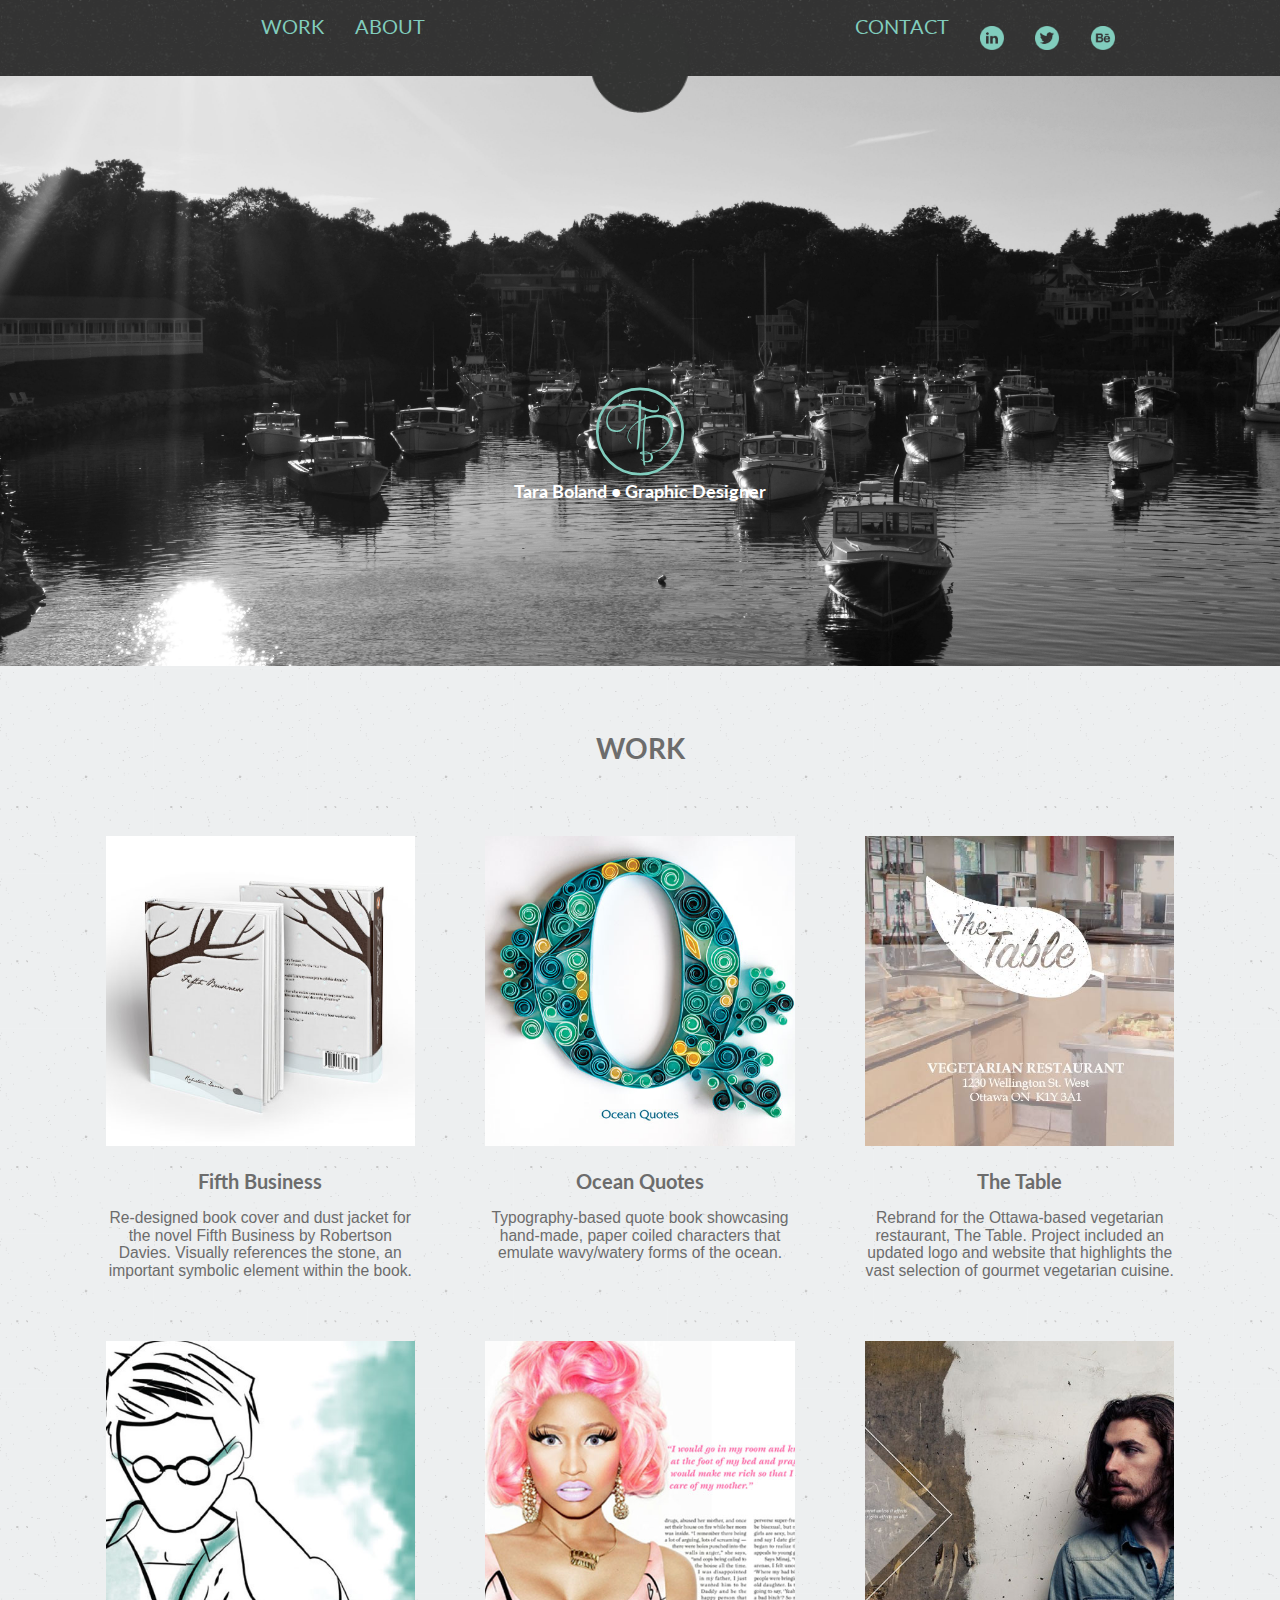
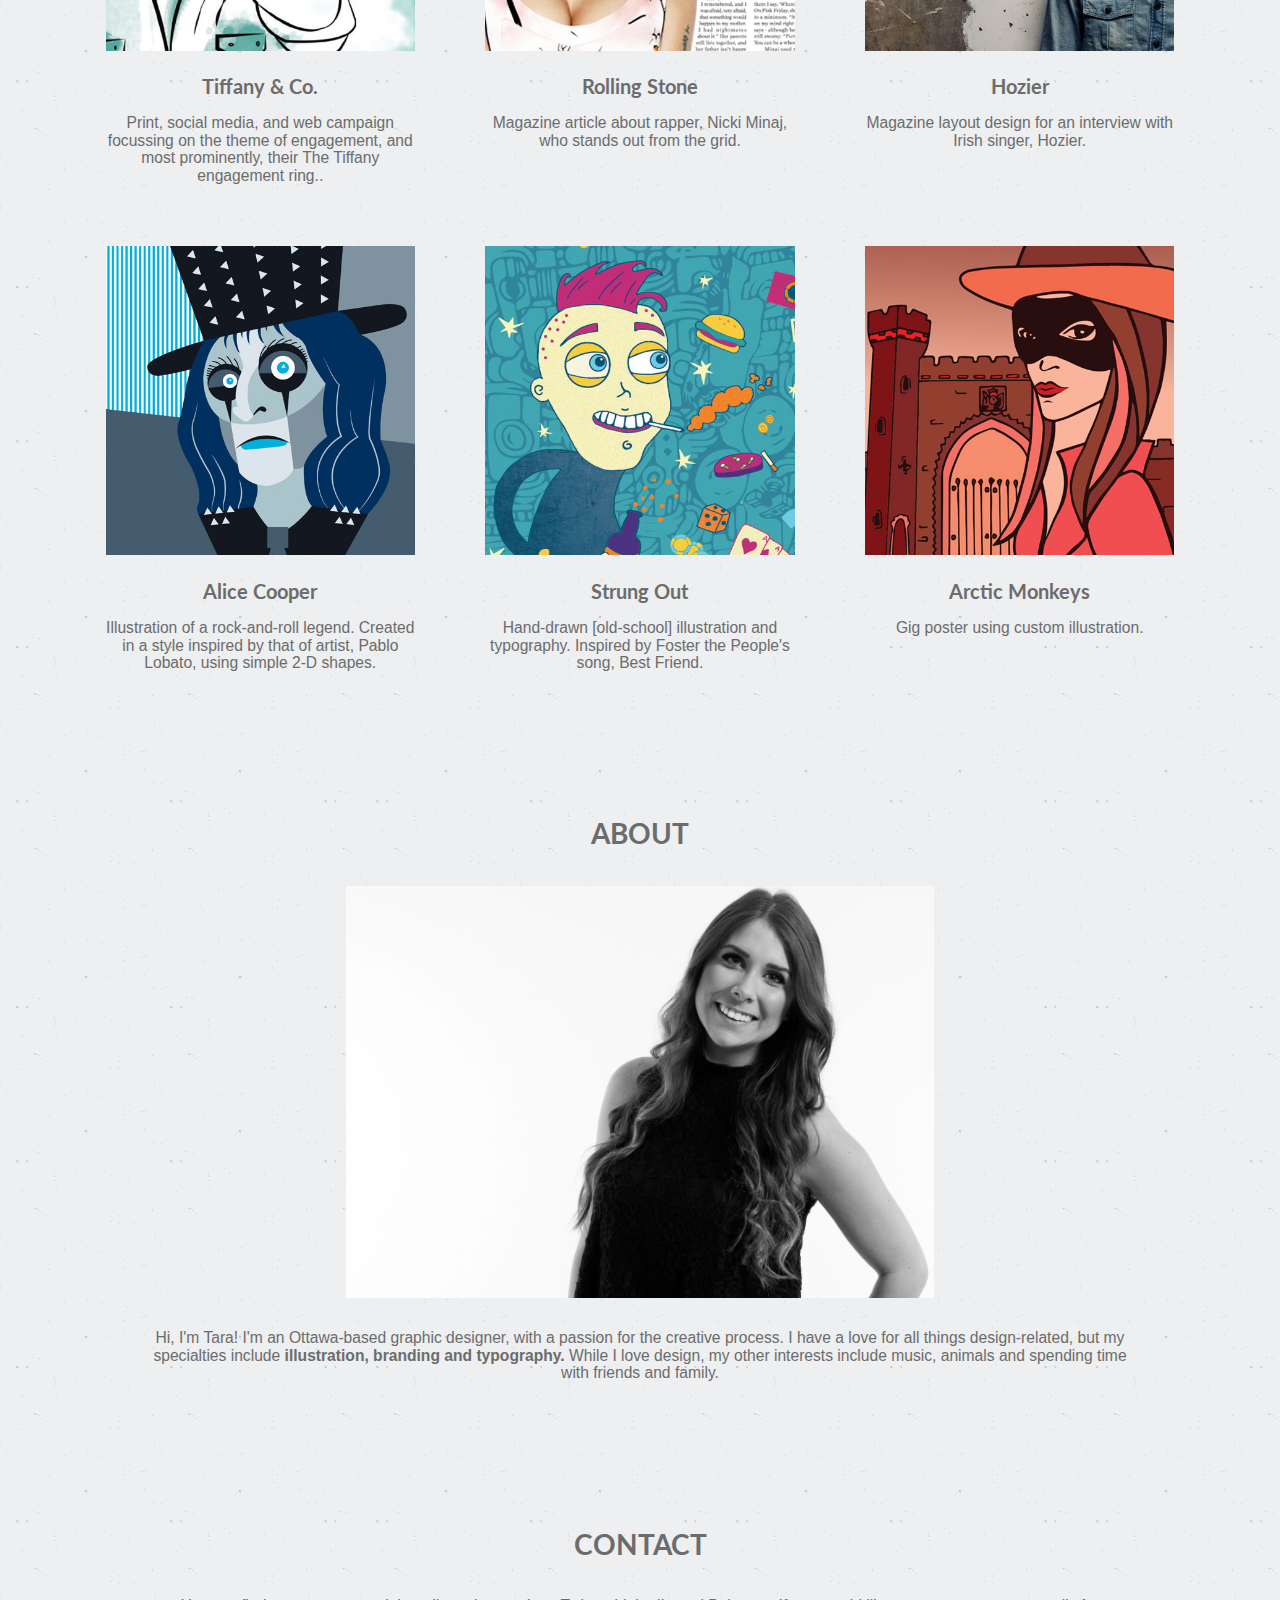
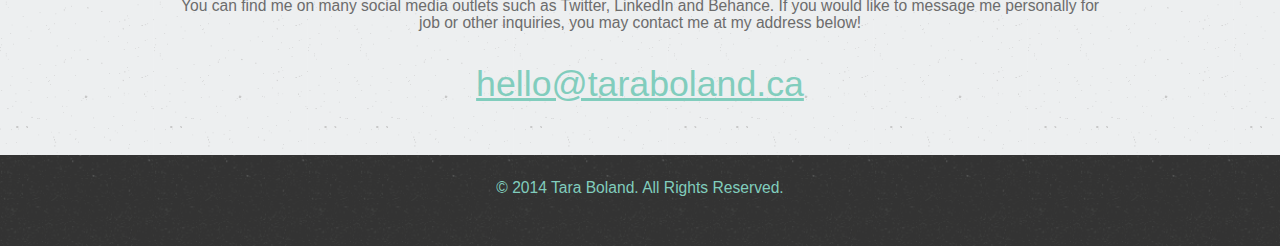
==== index.html @ 7f227d72 "illsutration typo" ====
<!DOCTYPE html>
<html lang="en-ca">
<head>
	<meta charset="utf-8">
	<title>Tara Boland · Graphic Designer</title>
	<link href="css/grid.css" rel="stylesheet">
	<link href='http://fonts.googleapis.com/css?family=Lato:300' rel='stylesheet' type='text/css'>
	<link href="css/typography.css" rel="stylesheet">
	<link href="css/main.css" rel="stylesheet">
	<link href="css/component.css" rel="stylesheet">

	<meta name="description" content="Tara Boland, Ottawa based Graphic Designer">
		
	<meta property="og:type" content="article">
	<meta property="og:title" content="Tara Boland · Graphic Designer · Ottawa, Canada">
	<meta property="og:url" content="http://taraboland.ca">
	<meta property="og:site_name" content="Tara Boland's Portfolio">
	<meta property="og:description" content="Tara Boland, Ottawa based Graphic Designer">
		
	<meta property="og:image" content="http://taraboland.ca/images/piece-1.jpg">
	<meta property="og:image" content="path to an image">
	<meta property="og:image" content="path to an image">
	<meta property="og:image" content="path to an image">
	<meta property="og:image" content="path to an image">

	<meta name="twitter:card" content="gallery">
	<meta name="twitter:title" content="Tara Boland · Graphic Designer · Ottawa, Canada">
	<meta name="twitter:url" content="http://taraboland.ca">
	<meta name="twitter:description" content="Tara Boland, Ottawa based Graphic Designer">
	<meta name="twitter:image0" content="path to an image">
	<meta name="twitter:image1" content="path to an image">
	<meta name="twitter:image2" content="path to an image">
	<meta name="twitter:image3" content="path to an image">

	<meta name="handheldfriendly" content="true">
	<meta name="mobileoptimized" content="240">
	<meta name="viewport" content="width=device-width,initial-scale=1">
</head>

<body class="background" id="top">
<header class="masthead section-dark grid island-1-2">
	<div class="nav mega">
		<a href="#nav" class="nav-btn" data-state="inactive">Navigate</a>
			<nav class="unit unit-xs-1 nav nav-top">	
				<div class="first unit unit-m-1-3 unit-special-l-1-3">
					<a class="island-1-2" href="#work">WORK</a>
					<a class="island-1-2" href="#about">ABOUT</a>
				</div>
				<div class="second unit unit-m-1-3 unit-special-l-1-3">
					<a href="#"><img class="logobackground" src="images/logo-background.png"></a>
				</div>
				<div class="third unit unit-m-1-3 unit-special-l-1-3">
					<a class="island-1-2" href="#contact">CONTACT</a>
					<a class="island-1-2" href="http://www.linkedin.com/pub/tara-boland/61/6b5/a9"><img class="social" src="images/linkedin.png"></a>
					<a class="island-1-2" href="http://www.twitter.com/bolandtara"><img class="social" src="images/twitter.png"></a>
					<a class="island-1-2" href="http://www.behance.net/taraboland"><img class="social" src="images/behance.png"></a>
				</div>
			</nav>
	</div>	

	<div class="togglenav">
			<nav class="nav nav-toggle" data-state="collapsed">
				<ul>
					<li><a href="#work">WORK</a></li>
					<li><a href="#about">ABOUT</a></li>
					<li><a href="#contact">CONTACT</a></li>
					<li class="sociallist"><a class="island-1-3" href="http://www.linkedin.com/pub/tara-boland/61/6b5/a9"><img class="social" src="images/linkedin.png"></a></li>
					<li class="sociallist"><a class="island-1-3" href="http://www.twitter.com/bolandtara"><img class="social" src="images/twitter.png"></a></li>
					<li class="sociallist"><a class="island-1-3" href="http://www.behance.net/taraboland"><img class="social" src="images/behance.png"></a></li>
				</ul>
			</nav>
	</div>
</header>

<main>
	<div class="banner">
		<div class="banner-img"></div>
		<div class="welcome-wrap">
			<div class="logowrap">
				<a href="#"><img class="logo" data-state="not-fixed" src="images/logo.svg" alt="Tara Boland logo"></a>
			</div>
			<h1 class="welcome"> Tara Boland • Graphic Designer</h1>
		</div>
	</div>
</main>

<div id="work" class="work">
	<h2> WORK </h2>
		<div class="grid container"> 
			<div class="unit unit-s-1 unit-m-1-2 unit-l-1-3"><img data-id="#piece-2" class="piece" src="images/piece-2.jpg" alt="Book cover">
				<h5>Fifth Business</h5>
				<p>Re-designed book cover and dust jacket for the novel Fifth Business by Robertson Davies. Visually references the stone, an important symbolic element within the book.</p>
			</div>
			<div class="unit unit-s-1 unit-m-1-2 unit-l-1-3"><img data-id="#piece-1" class="piece" src="images/piece-1.jpg" alt="Ocean quotebook">
				<h5>Ocean Quotes</h5>
				<p>Typography-based quote book showcasing hand-made, paper coiled characters that emulate wavy/watery forms of the ocean.</p>
			</div>
			
			<div class="unit unit-s-1 unit-m-1-2 unit-l-1-3"><img data-id="#piece-9" class="piece" src="images/piece-9.jpg" alt="Website design">
				<h5>The Table</h5>
				<p>Rebrand for the Ottawa-based vegetarian restaurant, The Table. Project included an updated logo and website that highlights the vast selection of gourmet vegetarian cuisine.</p>
			</div>

			<div class="unit unit-s-1 unit-m-1-2 unit-l-1-3"><img data-id="#piece-6" class="piece" src="images/piece-6.jpg" alt="Campaign design">
				<h5>Tiffany & Co.</h5>
				<p>Print, social media, and web campaign focussing on the theme of engagement, and most prominently, their The Tiffany engagement ring..</p>
			</div>

			<div class="unit unit-s-1 unit-m-1-2 unit-l-1-3"><img data-id="#piece-7" class="piece" src="images/piece-7.jpg" alt="Magazine spread">
				<h5>Rolling Stone</h5>
				<p>Magazine article about rapper, Nicki Minaj, who stands out from the grid.</p>
			</div>

			<div class="unit unit-s-1 unit-m-1-2 unit-l-1-3"><img data-id="#piece-8" class="piece" src="images/piece-8.jpg" alt="Magazine layout">
				<h5>Hozier</h5>
				<p>Magazine layout design for an interview with Irish singer, Hozier.</p>
			</div>

			<div class="unit unit-s-1 unit-m-1-2 unit-l-1-3"><img data-id="#piece-5" class="piece" src="images/piece-5.jpg" alt="Illustration of Alice Cooper">
				<h5>Alice Cooper</h5>
				<p>Illustration of a rock-and-roll legend. Created in a style inspired by that of artist, Pablo Lobato, using simple 2-D shapes.</p>
			</div>

			<div class="unit unit-s-1 unit-m-1-2 unit-l-1-3"><img data-id="#piece-4" class="piece" src="images/piece-4.jpg" alt="Illustrative poster">
				<h5>Strung Out</h5>
				<p>Hand-drawn [old-school] illustration and typography. Inspired by Foster the People's song, Best Friend.</p>
			</div>

			<div class="unit unit-s-1 unit-m-1-2 unit-l-1-3"><img data-id="#piece-3" class="piece" src="images/piece-3.jpg" alt="Event poster">
				<h5>Arctic Monkeys</h5>
				<p>Gig poster using custom illustration.</p>
			</div>
			
		</div>
</div> 

<div id="piece-1" data-state="closed" class="work-details">
		<p class="close"><img src="images/x.png"></p>
	<div id="cbp-fwslider" class="cbp-fwslider">
		<ul>
			<li><a href="#"><img src="images/piece-1/1.jpg" alt="img"></a></li>
			<li><a href="#"><img src="images/piece-1/2.jpg" alt="img"></a></li>
			<li><a href="#"><img src="images/piece-1/3.jpg" alt="img"></a></li>
			<li><a href="#"><img src="images/piece-1/4.jpg" alt="img"></a></li>
			<li><a href="#"><img src="images/piece-1/5.jpg" alt="img"></a></li>
		</ul>
	</div>
</div>

<div id="piece-2" data-state="closed" class="work-details">
		<p class="close"><img src="images/x.png"></p>
	<div id="cbp-fwslider" class="cbp-fwslider">
		<ul>
			<li><a href="#"><img src="images/piece-2/1.jpg" alt="img"></a></li>
			<li><a href="#"><img src="images/piece-2/2.jpg" alt="img"></a></li>
		</ul>
	</div>
</div>

<div id="piece-3" data-state="closed" class="work-details">
		<p class="close"><img src="images/x.png"></p>
	<div id="cbp-fwslider" class="cbp-fwslider">
		<ul>
			<li><a href="#"><img src="images/piece-3/1.jpg" alt="img"></a></li>
			<li><a href="#"><img src="images/piece-3/2.jpg" alt="img"></a></li>
			<li><a href="#"><img src="images/piece-3/3.jpg" alt="img"></a></li>
			<li><a href="#"><img src="images/piece-3/4.jpg" alt="img"></a></li>
		</ul>
	</div>
</div>

<div id="piece-4" data-state="closed" class="work-details">
		<p class="close"><img src="images/x.png"></p>
	<div id="cbp-fwslider" class="cbp-fwslider">
		<ul>
			<li><a href="#"><img src="images/piece-4/1.jpg" alt="img"></a></li>
		</ul>
	</div>
</div>

<div id="piece-5" data-state="closed" class="work-details">
		<p class="close"><img src="images/x.png"></p>
	<div id="cbp-fwslider" class="cbp-fwslider">
		<ul>
			<li><a href="#"><img src="images/piece-5/1.jpg" alt="img"></a></li>
		</ul>
	</div>
</div>

<div id="piece-6" data-state="closed" class="work-details">
		<p class="close"><img src="images/x.png"></p>
	<div id="cbp-fwslider" class="cbp-fwslider">
		<ul>
			<li><a href="#"><img src="images/piece-6/1.jpg" alt="img"></a></li>
			<li><a href="#"><img src="images/piece-6/2.jpg" alt="img"></a></li>
			<li><a href="#"><img src="images/piece-6/3.jpg" alt="img"></a></li>
		</ul>
	</div>
</div>

<div id="piece-7" data-state="closed" class="work-details">
		<p class="close"><img src="images/x.png"></p>
	<div id="cbp-fwslider" class="cbp-fwslider">
		<ul>
			<li><a href="#"><img src="images/piece-7/1.jpg" alt="img"></a></li>
			<li><a href="#"><img src="images/piece-7/2.jpg" alt="img"></a></li>
		</ul>
	</div>
</div>

<div id="piece-8" data-state="closed" class="work-details">
		<p class="close"><img src="images/x.png"></p>
	<div id="cbp-fwslider" class="cbp-fwslider">
		<ul>
			<li><a href="#"><img src="images/piece-8/1.jpg" alt="img"></a></li>
			<li><a href="#"><img src="images/piece-8/2.jpg" alt="img"></a></li>
			<li><a href="#"><img src="images/piece-8/3.jpg" alt="img"></a></li>
			<li><a href="#"><img src="images/piece-8/4.jpg" alt="img"></a></li>
		</ul>
	</div>
</div>

<div id="piece-9" data-state="closed" class="work-details">
		<p class="close"><img src="images/x.png"></p>
	<div id="cbp-fwslider" class="cbp-fwslider">
		<ul>
			<li><a href="#"><img src="images/piece-9/1.jpg" alt="img"></a></li>
			<li><a href="#"><img src="images/piece-9/2.jpg" alt="img"></a></li>
			<li><a href="#"><img src="images/piece-9/3.jpg" alt="img"></a></li>
		</ul>
	</div>
</div>

<div id="about" class="about">
	<h2> ABOUT </h2>
		<div> 
			<img class="me" src="images/me-tb.jpg" alt="A photo of Tara Boland">
			<p class="biotext"> Hi, I'm Tara! I'm an Ottawa-based graphic designer, with a passion for the creative process. I have a love for all things design-related, but my specialties include <strong>illustration, branding and typography.</strong> While I love design, my other interests include music, animals and spending time with friends and family. </p>
		</div>
</div>

<div id="contact" class="contact">
	<h2> CONTACT </h2>

	<p class="contactinfo"> You can find me on many social media outlets such as Twitter, LinkedIn and Behance. If you would like to message me personally for job or other inquiries, you may contact me at my address below!</p>

	<div class="contactinfo" method="post">
		<a class="email ease-all" href="mailto:hello@taraboland.ca">
			<p class="zetta center"> hello@taraboland.ca </p>
		</a>
	</div>
</div> 

<footer class="footer section-dark micro grid">
	<div class="unit unit-xs-1">
		<p class="push-0"> © 2014 Tara Boland. All Rights Reserved. </p>
	</div>
</footer>

<script src="js/modernizr.custom.js"></script>
<script src="http://code.jquery.com/jquery-2.1.1.min.js"></script>
<script src="js/jquery.cbpFWSlider.min.js"></script>
<script src="js/waypoints.min.js"></script>
<script src="js/main.js"></script>

<script>

$(function() {
      $('a[href*=#]:not([href=#])').click(function() {
        if (location.pathname.replace(/^\//,'') == this.pathname.replace(/^\//,'') && location.hostname == this.hostname) {
          var target = $(this.hash);
          target = target.length ? target : $('[name=' + this.hash.slice(1) +']');
          if (target.length) {
            $('html,body').animate({
              scrollTop: target.offset().top
            }, 1200);
            return false;
          }
        }
      });
    });
</script>


<script>
			$( function() {

				$( '.cbp-fwslider' ).cbpFWSlider();

			} );
</script>

</body>
</html>
---- css/grid.css ----
.grid {
  margin: 0;
  padding: 0;
  text-rendering: optimizespeed;
  display: -webkit-flex;
  -webkit-flex-flow: row wrap;
  display: -ms-flexbox;
  -ms-flex-flow: row wrap;
}

.grid-bottom {
  -webkit-align-items: flex-end;
  -ms-align-items: flex-end;
}

.grid-middle {
  -webkit-align-items: center;
  -ms-align-items: center;
}

.opera-only :-o-prefocus, .grid {
  word-spacing: -0.43em;
}

.unit {
  letter-spacing: normal;
  text-rendering: auto;
  vertical-align: top;
  word-spacing: normal;
  display: inline-block;
  visibility: visible;
}

.grid-bottom .unit {
  vertical-align: bottom;
}

.grid-middle .unit {
  vertical-align: middle;
}

.unit-xs-hidden {
  display: none;
  visibility: hidden;
}

.unit-xs-1 {
  display: block;
  visibility: visible;
  width: 100%;
}

.unit-offset-xs-0 {
  margin-left: 0;
}

.unit-xs-1-2 {
  width: 50.0000%;
}

.unit-offset-xs-1-2 {
  margin-left: 50.0000%;
}

.unit-xs-1-3 {
  width: 33.3333%;
}

.unit-offset-xs-1-3 {
  margin-left: 33.3333%;
}

.unit-xs-2-3 {
  width: 66.6667%;
}

.unit-offset-xs-2-3 {
  margin-left: 66.6667%;
}

.unit-xs-1-4 {
  width: 25.0000%;
}

.unit-offset-xs-1-4 {
  margin-left: 25.0000%;
}

.unit-xs-3-4 {
  width: 75.0000%;
}

.unit-offset-xs-3-4 {
  margin-left: 75.0000%;
}

.unit-xs-1-2,.unit-xs-1-3,.unit-xs-2-3,.unit-xs-1-4,.unit-xs-3-4 {
  display: inline-block;
  visibility: visible;
}

@media only screen and (min-width: 25em) {

.unit-s-hidden {
  display: none;
  visibility: hidden;
}

.unit-s-1 {
  display: block;
  visibility: visible;
  width: 100%;
}

.unit-offset-s-0 {
  margin-left: 0;
}

.unit-s-1-2 {
  width: 50.0000%;
}

.unit-offset-s-1-2 {
  margin-left: 50.0000%;
}

.unit-s-1-3 {
  width: 33.3333%;
}

.unit-offset-s-1-3 {
  margin-left: 33.3333%;
}

.unit-s-2-3 {
  width: 66.6667%;
}

.unit-offset-s-2-3 {
  margin-left: 66.6667%;
}

.unit-s-1-4 {
  width: 25.0000%;
}

.unit-offset-s-1-4 {
  margin-left: 25.0000%;
}

.unit-s-3-4 {
  width: 75.0000%;
}

.unit-offset-s-3-4 {
  margin-left: 75.0000%;
}

.unit-s-1-2,.unit-s-1-3,.unit-s-2-3,.unit-s-1-4,.unit-s-3-4 {
  display: inline-block;
  visibility: visible;
}

}

@media only screen and (min-width: 38em) {

.unit-m-hidden {
  display: none;
  visibility: hidden;
}

.unit-m-1 {
  display: block;
  visibility: visible;
  width: 100%;
}

.unit-offset-m-0 {
  margin-left: 0;
}

.unit-m-1-2 {
  width: 50.0000%;
}

.unit-offset-m-1-2 {
  margin-left: 50.0000%;
}

.unit-m-1-3 {
  width: 33.3333%;
}

.unit-offset-m-1-3 {
  margin-left: 33.3333%;
}

.unit-m-2-3 {
  width: 66.6667%;
}

.unit-offset-m-2-3 {
  margin-left: 66.6667%;
}

.unit-m-1-4 {
  width: 25.0000%;
}

.unit-offset-m-1-4 {
  margin-left: 25.0000%;
}

.unit-m-3-4 {
  width: 75.0000%;
}

.unit-offset-m-3-4 {
  margin-left: 75.0000%;
}

.unit-m-1-2,.unit-m-1-3,.unit-m-2-3,.unit-m-1-4,.unit-m-3-4 {
  display: inline-block;
  visibility: visible;
}

}

@media only screen and (min-width: 60em) {

.unit-l-hidden {
  display: none;
  visibility: hidden;
}

.unit-l-1 {
  display: block;
  visibility: visible;
  width: 100%;
}

.unit-offset-l-0 {
  margin-left: 0;
}

.unit-l-1-2 {
  width: 50.0000%;
}

.unit-offset-l-1-2 {
  margin-left: 50.0000%;
}

.unit-special-l-1-3 {
  width: 31.3333%;
}

.unit-l-1-3 {
  width: 33.3333%;
}

.unit-offset-l-1-3 {
  margin-left: 33.3333%;
}

.unit-l-2-3 {
  width: 66.6667%;
}

.unit-offset-l-2-3 {
  margin-left: 66.6667%;
}

.unit-l-1-4 {
  width: 25.0000%;
}

.unit-offset-l-1-4 {
  margin-left: 25.0000%;
}

.unit-l-3-4 {
  width: 75.0000%;
}

.unit-offset-l-3-4 {
  margin-left: 75.0000%;
}

.unit-l-1-2,.unit-l-1-3,.unit-l-2-3,.unit-l-1-4,.unit-l-3-4 {
  display: inline-block;
  visibility: visible;
}

}
---- css/typography.css ----
html {
  font-family: sans-serif;
}

@media only screen and (min-width: 60em) {

  html {
    font-size: 110%;
  }

}

@media only screen and (min-width: 90em) {

  html {
    font-size: 120%;
  }

}

@media only screen and (min-width: 120em) {

  html {
    font-size: 130%;
  }

}

h1, h2, h3, h4, h5, h6,
p, ul, ol, dl, dd, figure,
blockquote, details, hr,
fieldset, pre, table {
  margin: 0 0 1.5rem;
}

.yotta {
  font-size: 8.2807rem;
  line-height: 1.3154;
  font-family: 'Lato', sans-serif;
  color: #6c6c6c;
  text-align: center;
}

.zetta {
  font-size: 2.0273rem;
  line-height: 1.4798;
}


h1, .exa {
  font-size: 1rem;
  line-height: 1.6648;
  font-family: 'Lato', sans-serif;
}

h2, .peta {
  font-size: 1.6018rem;
  line-height: 1.8729;
  font-family: 'Lato', sans-serif;
  color: #6c6c6c;
  text-align: center;
  padding-top: 2em;
}

h3, .tera {
  font-size: 1.4238rem;
  line-height: 1.0535;
  font-family: 'Lato', sans-serif;
  color: #6c6c6c;
  text-align: center;
  padding-top: 4em;
}

h4, .giga {
  font-size: 1.2656rem;
  line-height: 1.1852;
}

h5, .mega {
  font-size: 1.1250rem;
  line-height: .1;
  font-family: 'Lato', sans-serif;
  color: #6c6c6c;
  text-align: center;
}

h6, .kilo {
  font-size: 1.0000rem;
  line-height: 1.5000;
  font-family: 'Lato', sans-serif;
  color: #6c6c6c;
  text-align: center;
  padding-top: 4em;
}

small, .milli {
  font-size: 0.8889rem;
  line-height: 1.8875;
}

.micro {
  font-size: 0.7901rem;
  line-height: 1.8984;
}

sub,
sup {
  font-size: 75%;
  line-height: 1px;
  position: relative;
  vertical-align: baseline;
}

sup {
  top: -0.5em;
}

sub {
  bottom: -0.25em;
}

p {
  font-size: 0.8889rem;
  line-height: 1rem;
  font-family: sans-serif;
}

.text-left {
  text-align: left;
}

.text-right {
  text-align: right;
}

.text-center {
  text-align: center;
}

.push {
  margin-bottom: 1.5rem;
}

.push-none, .push-0 {
  padding: 1.5em;
}

.push-double, .push-2 {
  margin-bottom: 3.0000rem;
}

.push-half, .push-1-2 {
  margin-bottom: 0.7500rem;
}

.pad-top, .pad-t {
  padding-top: 1.5rem;
}

.pad-bottom, .pad-b {
  padding-bottom: 1.5rem;
}

.pad-top-double, .pad-t-2 {
  padding-top: 3.0000rem;
}

.pad-bottom-double, .pad-b-2 {
  padding-bottom: 3.0000rem;
}

.pad-top-half, .pad-t-1-2 {
  padding-top: 0.7500rem;
}

.pad-bottom-half, .pad-b-1-2 {
  padding-bottom: 0.7500rem;
}

.island {
  padding: 1.5rem;
}

.island-half, .island-1-2 {
  padding: 0.7500rem;
}

.island-double, .island-2 {
  padding: 3.0000rem;
}

.gutter {
  padding-left: 1.5rem;
  padding-right: 1.5rem;
}

.gutter-half, .gutter-1-2 {
  padding-left: 0.7500rem;
  padding-right: 0.7500rem;
}

.gutter-double, .gutter-2 {
  padding-left: 3.0000rem;
  padding-right: 3.0000rem;
}
---- css/main.css ----
@-moz-viewport { width: device-width; scale: 1; }
@-ms-viewport { width: device-width; scale: 1; }
@-o-viewport { width: device-width; scale: 1; }
@-webkit-viewport { width: device-width; scale: 1; }
@viewport { width: device-width; scale: 1; }

html {
    box-sizing: border-box;

    -moz-text-size-adjust: 100%;
    -ms-text-size-adjust: 100%;
    -webkit-text-size-adjust: 100%;
    text-size-adjust: 100%;
}

*, *:before, *:after {
    box-sizing: inherit;
}

body {
	margin: 0;
	padding: 0;
	color: #6c6c6c;    
	background: transparent url("../images/background.png") repeat 0 0;
}

.img {
	width: 100%;
}

.social {
	width: 24px;
	padding: none;
}

.section-dark {
	background-color: #404041;
}

a {
	color: #81cdbd;
}

.masthead {
	text-align: center;
	position: fixed;
	width: 100%;
	z-index: 1000;
	background: transparent url("../images/nav-background.png") repeat 0 0;
}

.nav {
	width: 100%;
	padding: 0;
	margin: 0;
	list-style-type: none;
}

.nav a {
	display: inline-block;
	text-decoration: none;
	font-family: 'Lato', sans-serif;
	height: 2.5em;
	vertical-align: middle;
}

.first {
	text-align: right;
	display: none;
}

.second {
	text-align: center;
}

.third {
	text-align: left;
	display: none;
}

.logo {
	width: 92px;
	margin-left: -1px;
	position: relative;
	z-index: 1000;
}

.logo[data-state="fixed"]{
	position: fixed;
	left: 50%;
	margin-left: -47px;
	top: 17px;}

.logowrap {
	height: 92px;
}

.logobackground {
	width: 100px;
}

.nav-btn,
.nav-btn:link,
.nav-btn:visited {
	top: 0.9em;
	height: 40px;
	overflow: hidden;
	position: absolute;
	right: 10px;
	width: 46px;
	background: transparent url("../images/nav-icon.svg") no-repeat 0 0;
	text-indent: 100%;
	white-space: nowrap;
}
.nav-btn:hover,
.nav-btn:focus,
.nav-btn:active {
	background-color: #343534;
	background-position: 0 -40px;
}
.nav-btn[data-state="active"] {
	background-color: #343534;
	background-position: -46px -40px;
}

.nav-toggle {
	display: none;
}

.nav ul {
	text-align: center;
	text-decoration: none;
	list-style-type: none;
}

.nav-toggle[data-state="expanded"]{display: block;}

.footer {
	clear: both;
	margin: 0 auto;
	color: #81cdbd;
	text-align: center;
	font-family: 'Lato', sans-serif;
	background: transparent url("../images/nav-background.png") repeat 0 0;
}

.banner {
	text-align: center;
	position: relative;
}

.welcome-wrap {
	color: #fff;
	bottom: 20%;
	position: absolute;
	width: 100%;
}

.me {
	display: block;
	width: 100%;
}

.biotext {
	padding-left: 2em;
}


.work {
		text-align: center;
		overflow: hidden;
}

.work img {
	display: block;
	width: 100%;
}

.container {
	margin: 0 auto;
	position: relative;
}

.piece { 
	width: 100%;
	float: left;
	padding: .3%;
	display:inline;
	margin: 0 auto;
	-webkkit-transition: all .9s ease-in-out;
	-webkkit-transition: all .9s ease-in-out;
	-moz-transition: all .9s ease-in-out;
}

.piece:hover{
	background-size:contain;
	opacity: .5;
	-webkkit-transition: all .9s ease-in-out;
	-webkkit-transition: all .9s ease-in-out;
	-moz-transition: all .9s ease-in-out;
}

.work-details{
	display:none;
	position:fixed;
	top: 0;
	right: 0;
	bottom: 0;
	left: 0;
	background-color: rgba(0,0,0,0.5);
	z-index: 2000;
}

.work-details[data-state="open"]{
	display:block;
}

label {
	display: block;
}

form div {
	margin-bottom: 1.5rem;
}

input,
select,
textarea {
	font-size: 1.125rem;
	width: 15em;
}

textarea {
	height: 10em;
}

input,
textarea {
	border: 1px solid #ccc;
	padding: 0.3em;
}

button {
	padding: 0.5em 0.75em;
	background-color: #fff;
	border: 2px solid #81cdbd;
	color:#6c6c6c;
	cursor: pointer;
}


@media only screen and (min-width: 20em) {

	.togglenav {
		text-decoration: none;
		width: 100%;
	}

	.nav ul {
		padding: 0;
		padding-top: 4em;
		width: 100%;
	}


	.sociallist {
		width: 24px;
		display: inline-block;
	}

	.island-1-3 {
		vertical-align: middle;
	}

	.banner-img {
		padding-top: 100%;
		background: #ccc url("../images/banner-img.jpg") no-repeat center center;
		background-size: cover;
		margin: 0;
	}

	.about{
	text-align: center;
	width: 100%;
	padding: 1em;
	}

	.work {
		text-align: center;
	}

	.work img {
		display: block;
		width: 100%;
		padding: 2em;
	}

	.work p {
		padding-left: 2em;
		padding-right: 2em;
	}

	.biotext {
		text-align: center;
		padding-top: 2em;
		padding-left: 3em;
		padding-right: 3em;
	}

	.contact {
		text-align: center;
		padding-left: 1em;
		padding-right: 1em;
		padding-bottom: 1em;
	}

}

@media only screen and (min-width: 38em) {

	.banner-img {
		padding-top: 60%;
		background: #ccc url("../images/banner-img.jpg") no-repeat center center;
		background-size: cover;
		margin: 0;
	}

	.about{
		padding: 3em;
	}

	.me {
		width: 70%;
		margin: 0 auto;
	}

	.work {
		text-align: center;
		padding-left: 3em;
		padding-right: 3em;
	}

	.work p {
		padding-left: 2em;
		padding-right: 2em;
	}

	.work img {
		display: block;
		width: 100%;
		padding: 2em;
	}

	.contact {
		text-align: center;
		padding-left: 10em;
		padding-right: 10em;
		padding-bottom: 1em;
	}

	}

@media only screen and (min-width: 60em) {

	.nav li {
	display: inline-block;
	}

	.nav-btn,
	.nav-btn:link,
	.nav-btn:visited {
		display: none;
	}

	.first,
	.third {
		display: inline-block;
	}

	.togglenav {
		display: none;
	}

	.first {
	text-align: right;
	}

	.second {
		text-align: center;

	}

	.third {
		text-align: left;
	}

	.nav-btn,
	.nav-btn:link,
	.nav-btn:visited {
		display: none;
	}	

	.me {
	width: 50%;
	margin: 0 auto;
	}

	.biotext {
		text-align: center;
		padding-top: 2em;
		padding-left: 6em;
		padding-right: 6em;
	}

	.banner-img {
		padding-top: 52%;
		background: #ccc url("../images/banner-img.jpg") no-repeat center center;
		background-size: cover;
		margin: 0;
	}

	.work {
		text-align: center;
		padding-left: 4em;
		padding-right: 4em;
	}

	.work p {
		padding-left: 2em;
		padding-right: 2em;
	}

	.work img {
		display: block;
		width: 100%;
		padding: 2em;
	}
}
---- css/component.css ----
.cbp-fwslider {
	position: relative;
	margin: 0 0 10px;
	overflow: hidden;
	padding: 40px 0 60px;
}

.cbp-fwslider ul {
	margin: 0;
	padding: 0;
	white-space: nowrap;
	list-style-type: none;
}

.cbp-fwslider ul li {
	-webkit-transform: translateZ(0);
	-moz-transform: translateZ(0);
	transform: translateZ(0);
	float: left;
	display: block;
	margin: 0;
	padding: 0;
}

.cbp-fwslider img {
	width: 100%;
	white-space: nowrap;
	list-style-type: none;
}

.cbp-fwslider ul li > a,
.cbp-fwslider ul li > div {
	display: block;
	text-align: center;
	outline: none;
}

.cbp-fwslider ul li > a img {
	border: none;
	display: block;
	margin: 0 auto;
	width: auto;
	max-height: 30vh;
}

.cbp-fwslider nav span {
	position: absolute;
	top: 50%;
	width: 50px;
	height: 100px;
	background: transparent;
	color: #fff;
	font-size: 50px;
	text-align: center;
	margin-top: -50px;
	line-height: 100px;
	cursor: pointer;
	font-weight: normal;
}

.cbp-fwslider nav span:hover {
	background: #81cdbd;
}

.cbp-fwslider nav span.cbp-fwnext {
	right: 0px;
}

.cbp-fwslider nav span.cbp-fwprev {
	left: 0px;
}

.cbp-fwdots {
	position: absolute;
	bottom: 0px;
	white-space: nowrap;
	text-align: center;
	width: 100%;
}

.cbp-fwdots span {
	display: inline-block;
	width: 18px;
	height: 18px;
	background: #fff;
	margin: 4px;
	border-radius: 50%;
	cursor: pointer;
}

.cbp-fwdots span:hover {
	background: #81cdbd;
}

.cbp-fwdots span.cbp-fwcurrent {
	background: #81cdbd;
	box-shadow: 0 0 0 2px #81cdbd;
	-webkit-transition: box-shadow 0.2s ease-in-out;
	-moz-transition: box-shadow 0.2s ease-in-out;
	transition: box-shadow 0.2s ease-in-out;
}

.close img{
	width: 40px;
}

@media only screen and (min-width: 38em) {

	.cbp-fwslider ul li > a img {
		border: none;
		display: block;
		margin: 0 auto;
		width: auto;
		max-height: 50vh;
	}

}


@media only screen and (min-width: 60em) {

	.cbp-fwslider ul li > a img {
		border: none;
		display: block;
		margin: 0 auto;
		width: auto;
		max-height: 70vh;
	}


}
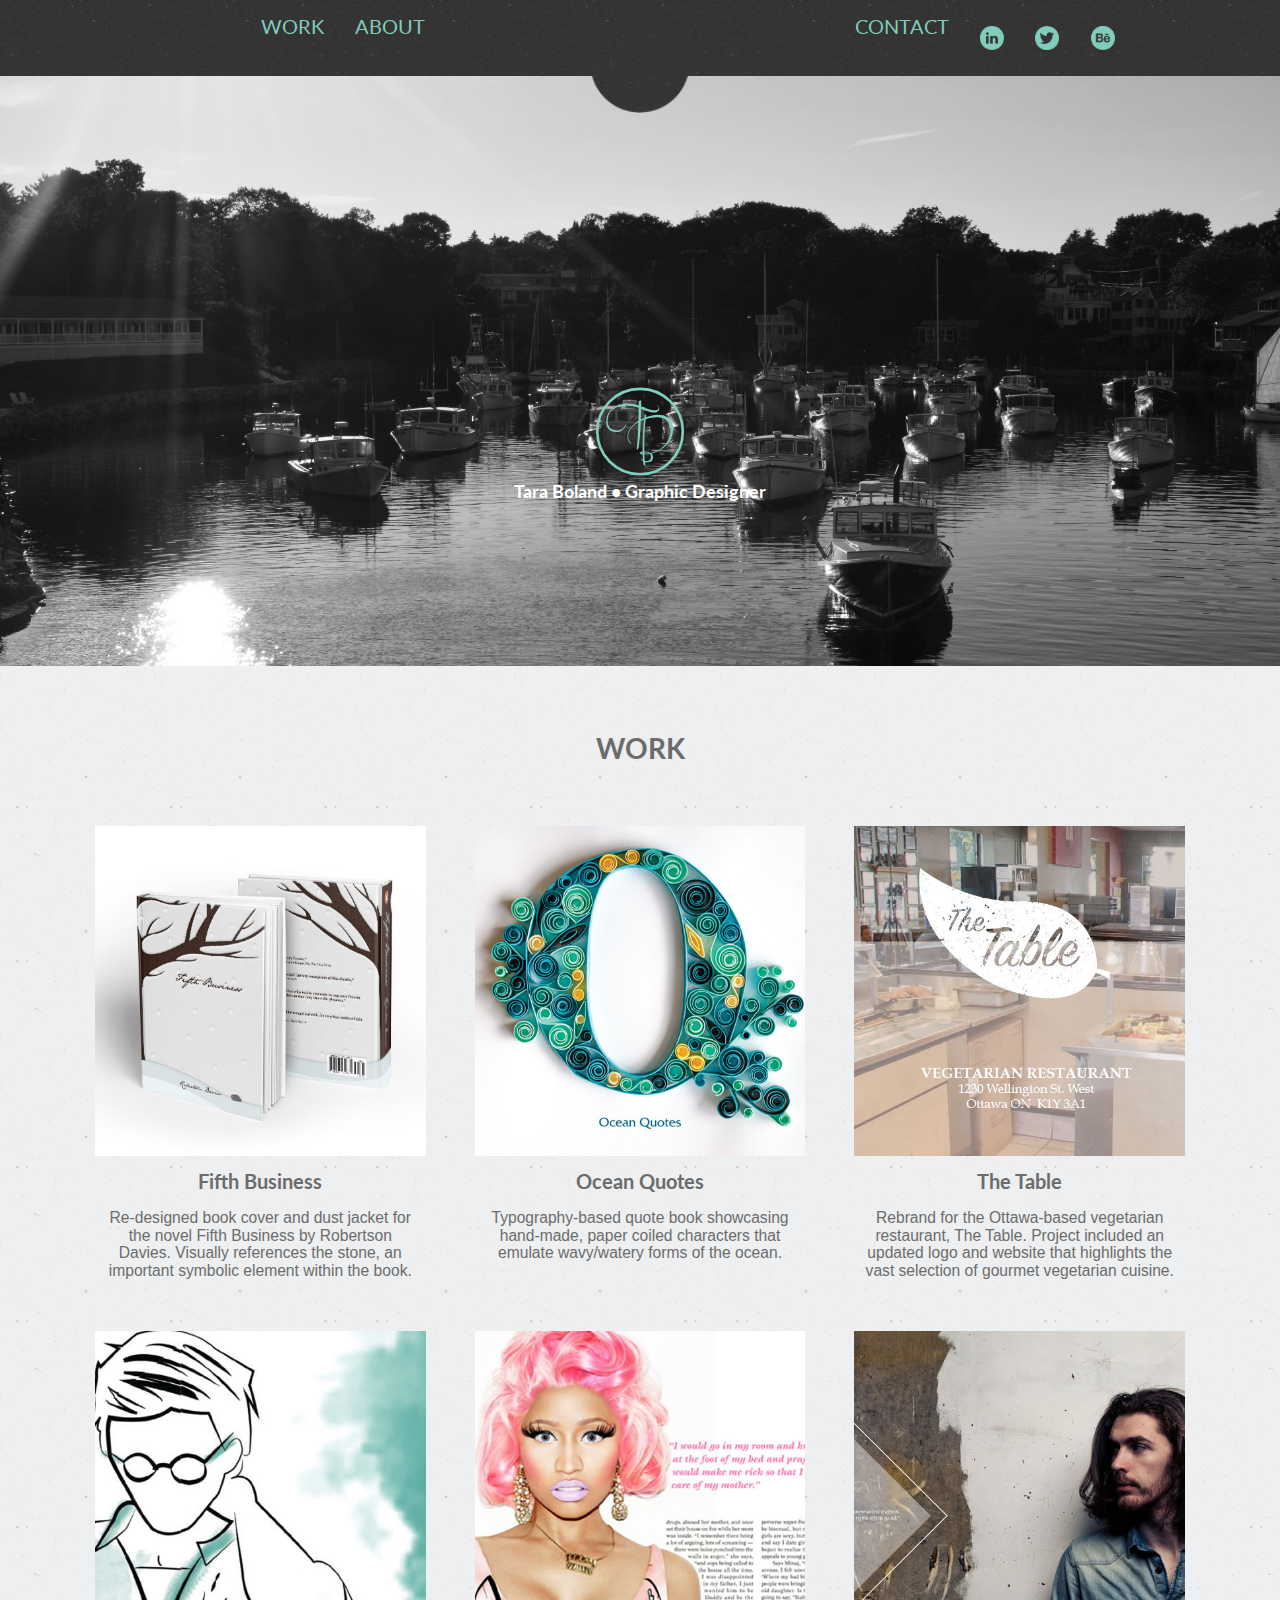
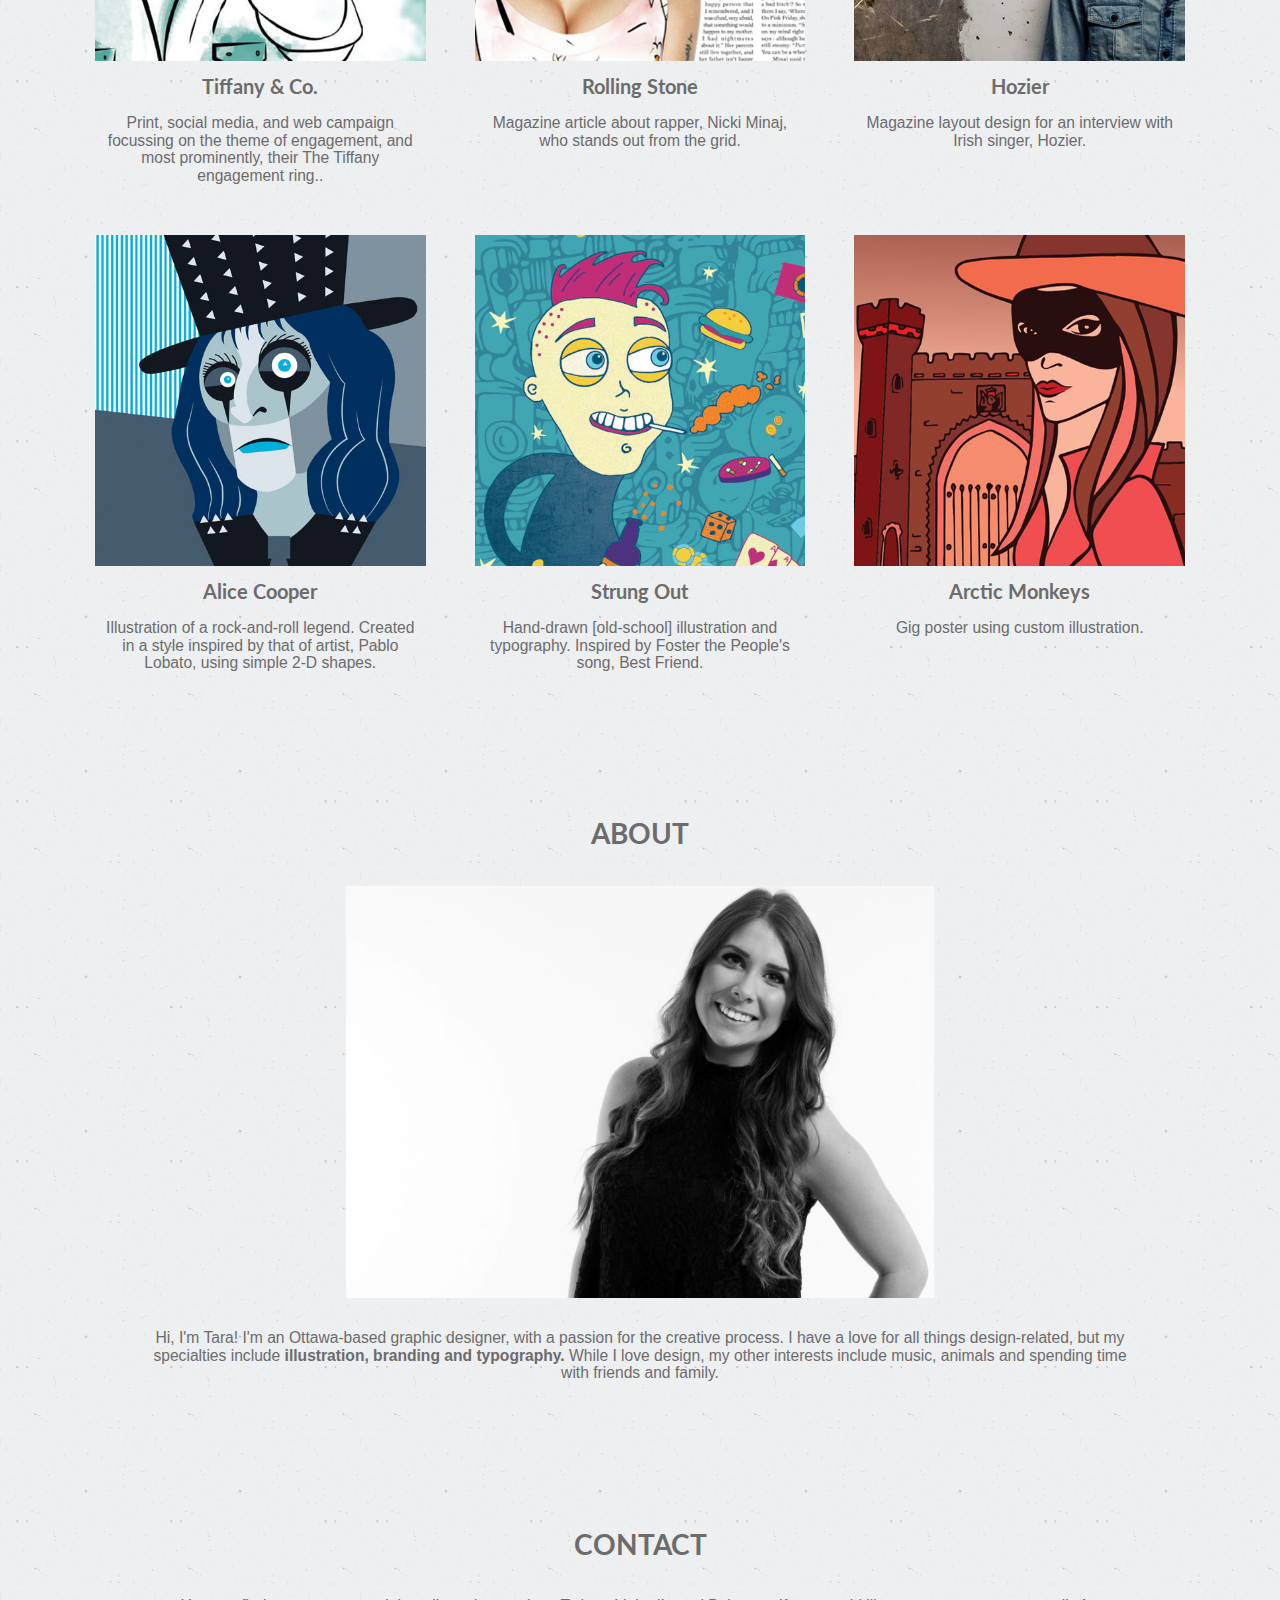
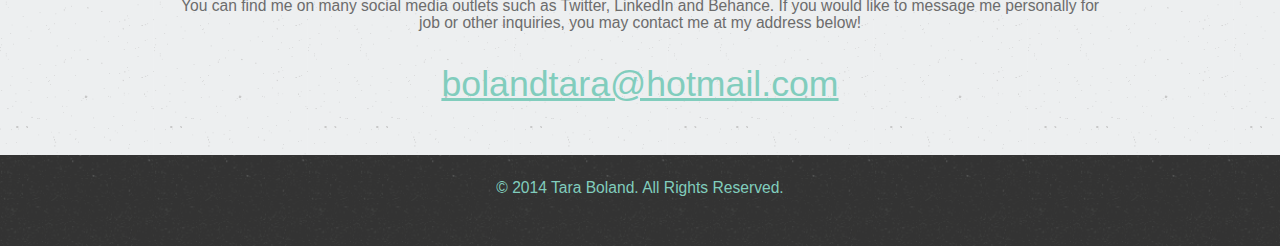
==== commit 87bc9335: "changing email for usability" ====
--- a/index.html
+++ b/index.html
@@ -246,7 +246,7 @@
 
 	<div class="contactinfo" method="post">
 		<a class="email ease-all" href="mailto:hello@taraboland.ca">
-			<p class="zetta center"> hello@taraboland.ca </p>
+			<p class="zetta center"> bolandtara@hotmail.com </p>
 		</a>
 	</div>
 </div> 
--- a/css/main.css
+++ b/css/main.css
@@ -433,11 +433,11 @@
 	.work img {
 		display: block;
 		width: 100%;
-		padding: 2em;
-	}
-}
-
-
-
-
-
+		padding: 1.4em;
+	}
+}
+
+
+
+
+
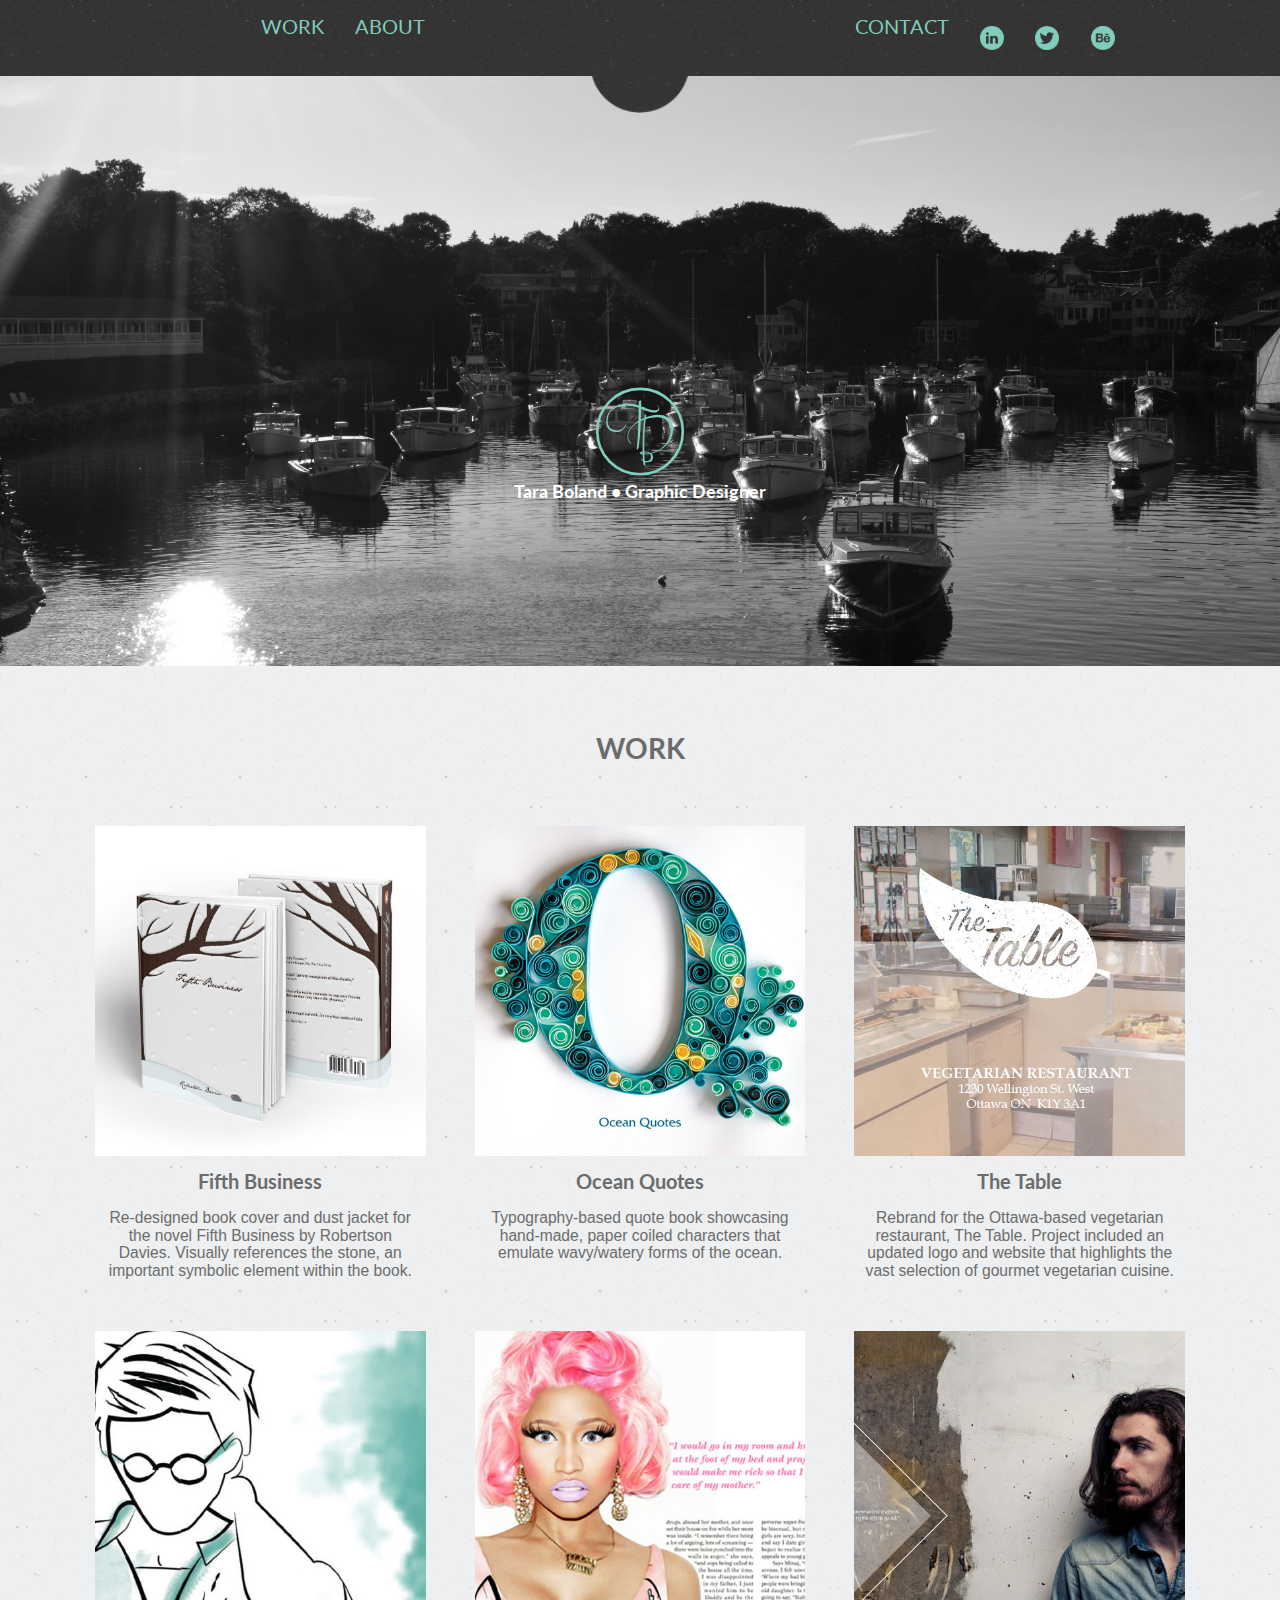
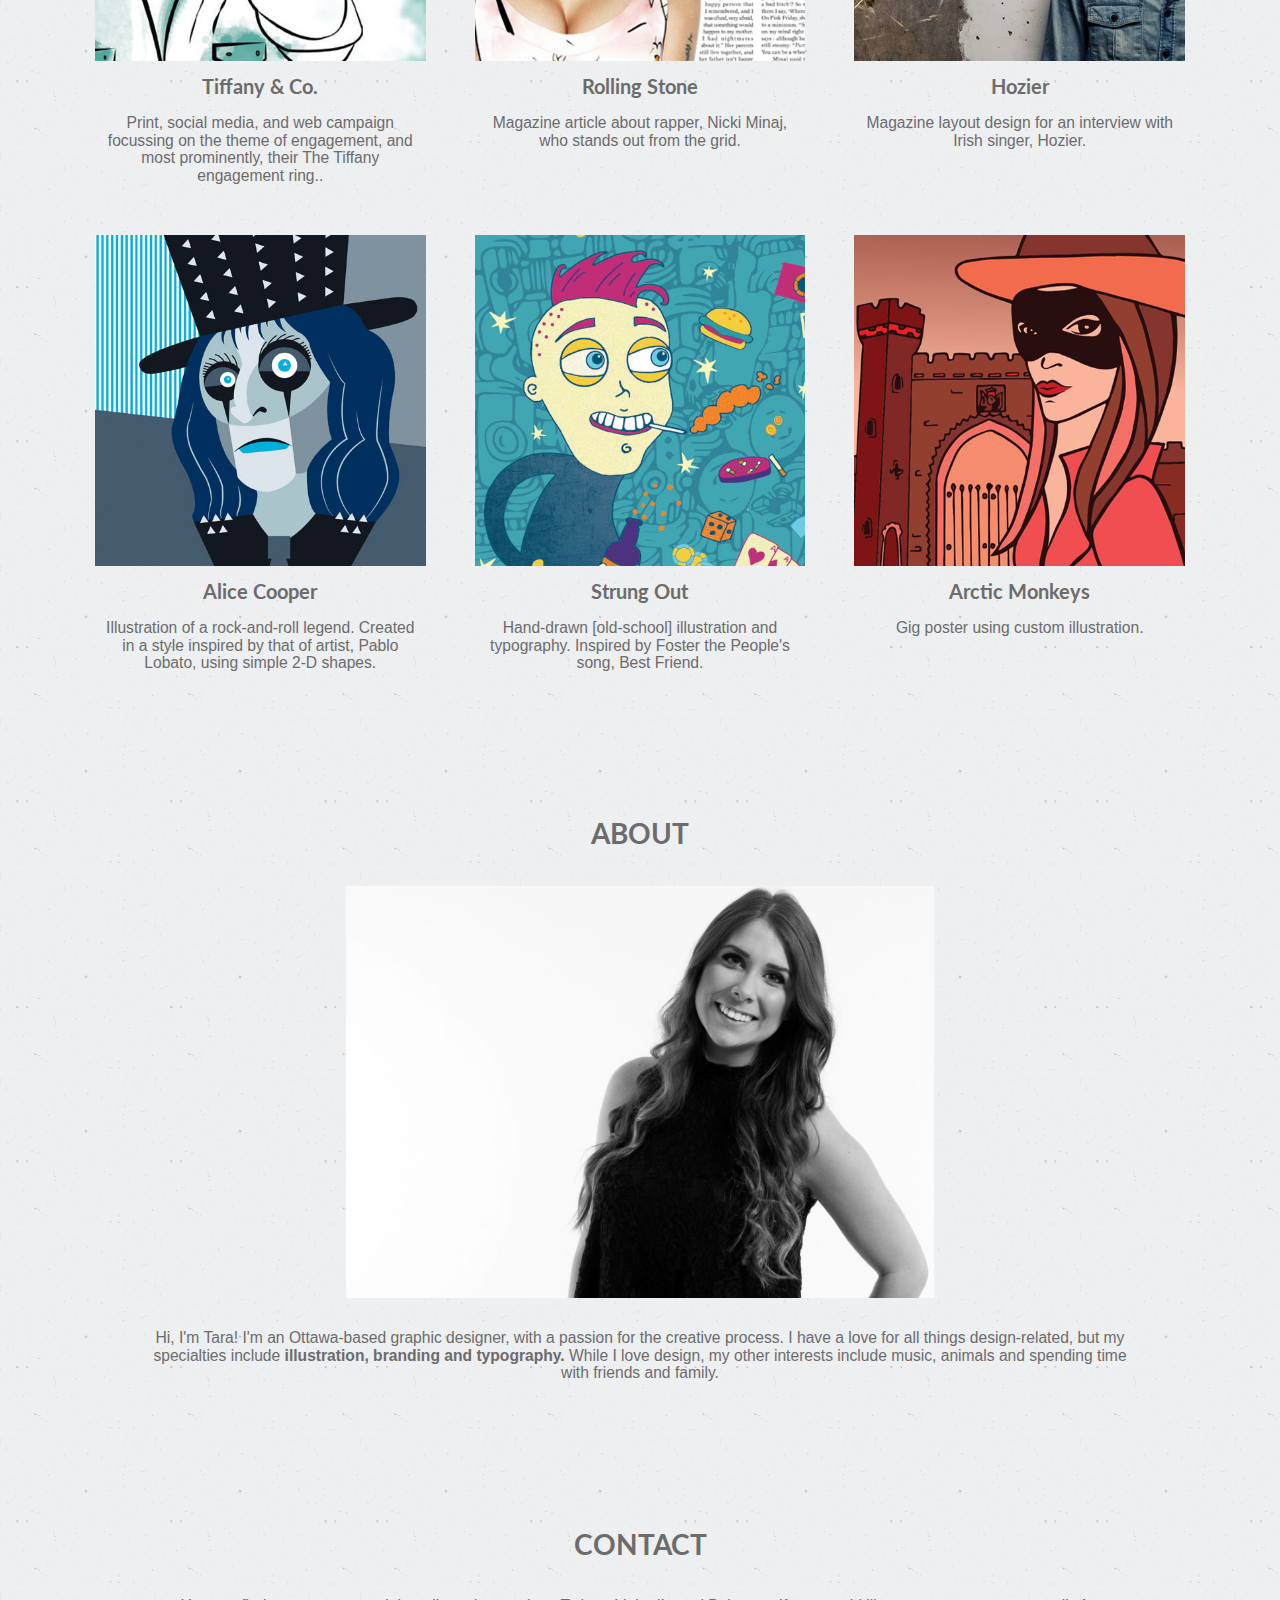
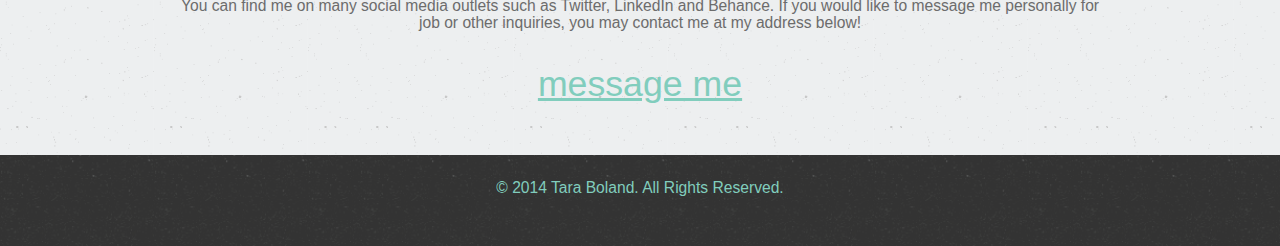
==== commit f71b2877: "contact info" ====
--- a/index.html
+++ b/index.html
@@ -245,8 +245,8 @@
 	<p class="contactinfo"> You can find me on many social media outlets such as Twitter, LinkedIn and Behance. If you would like to message me personally for job or other inquiries, you may contact me at my address below!</p>
 
 	<div class="contactinfo" method="post">
-		<a class="email ease-all" href="mailto:hello@taraboland.ca">
-			<p class="zetta center"> bolandtara@hotmail.com </p>
+		<a class="email ease-all" href="mailto:bolandtara@hotmail.com">
+			<p class="zetta center"> message me</p>
 		</a>
 	</div>
 </div> 
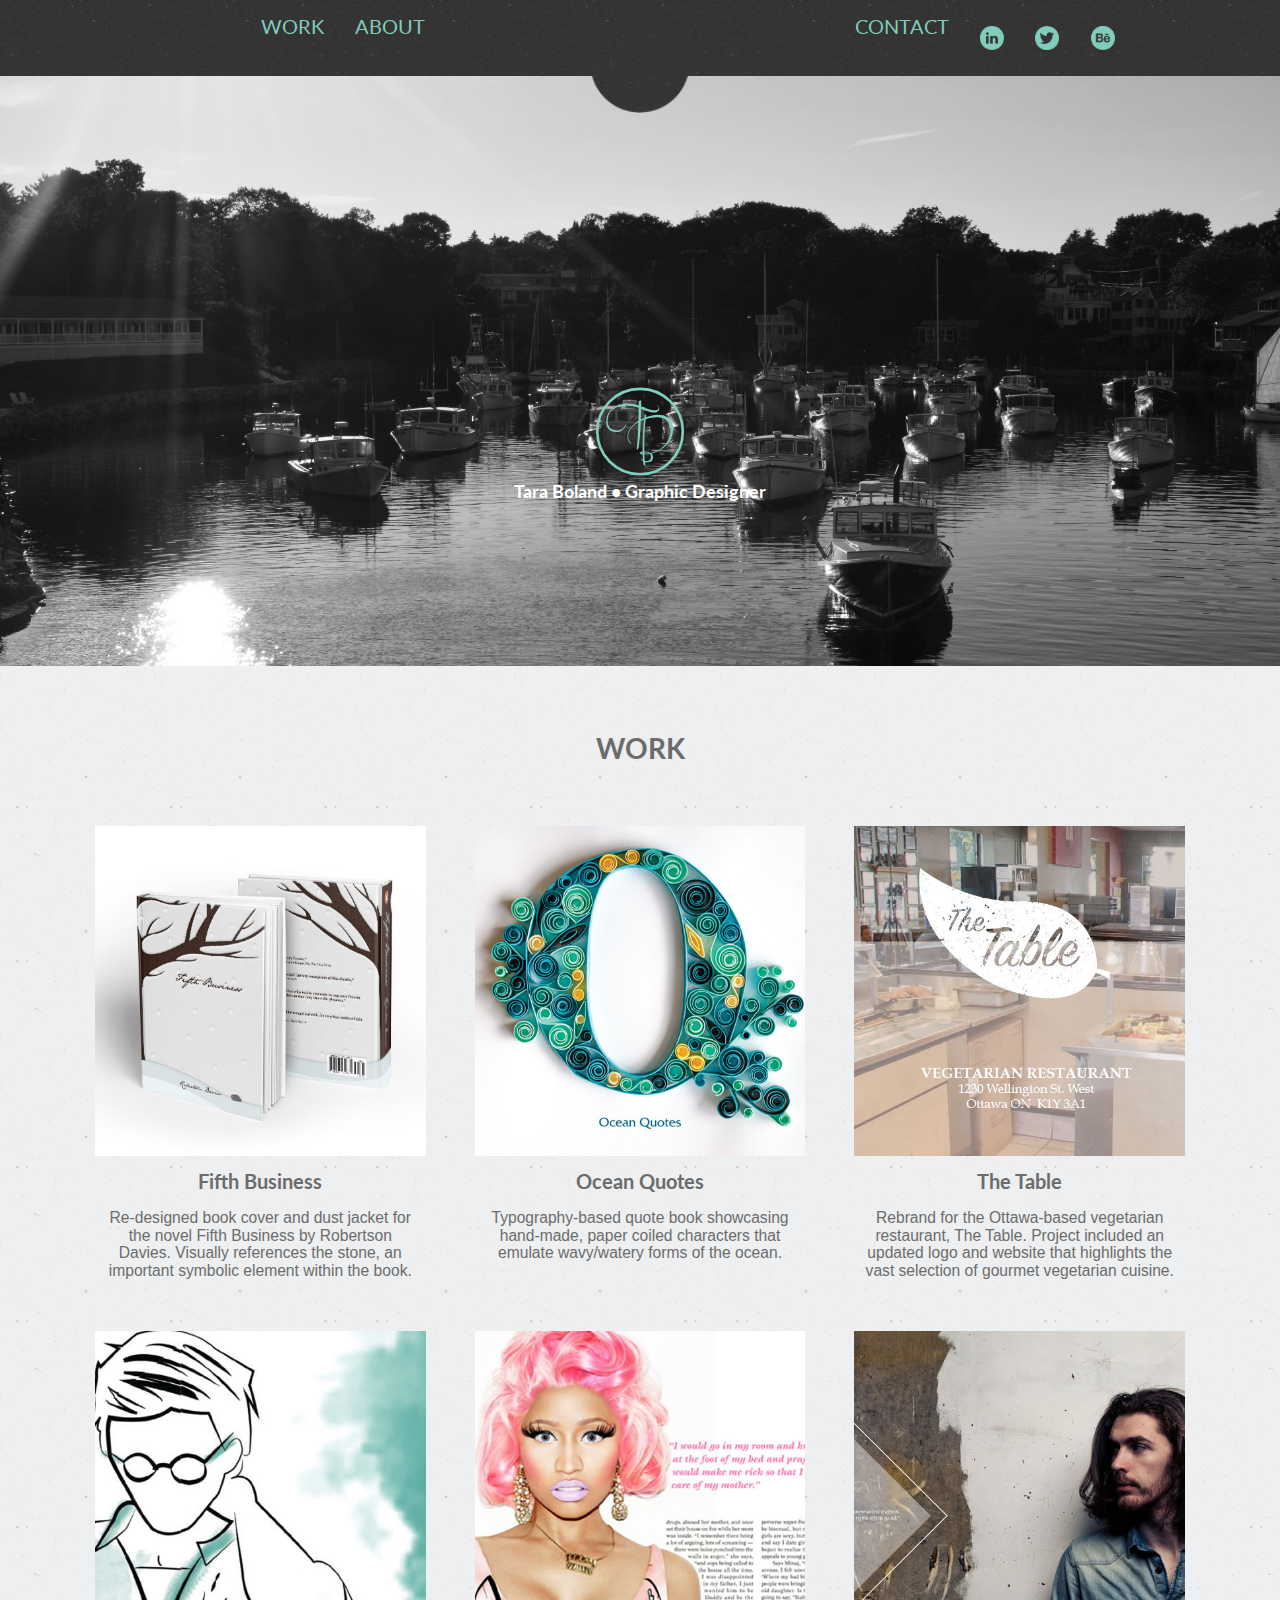
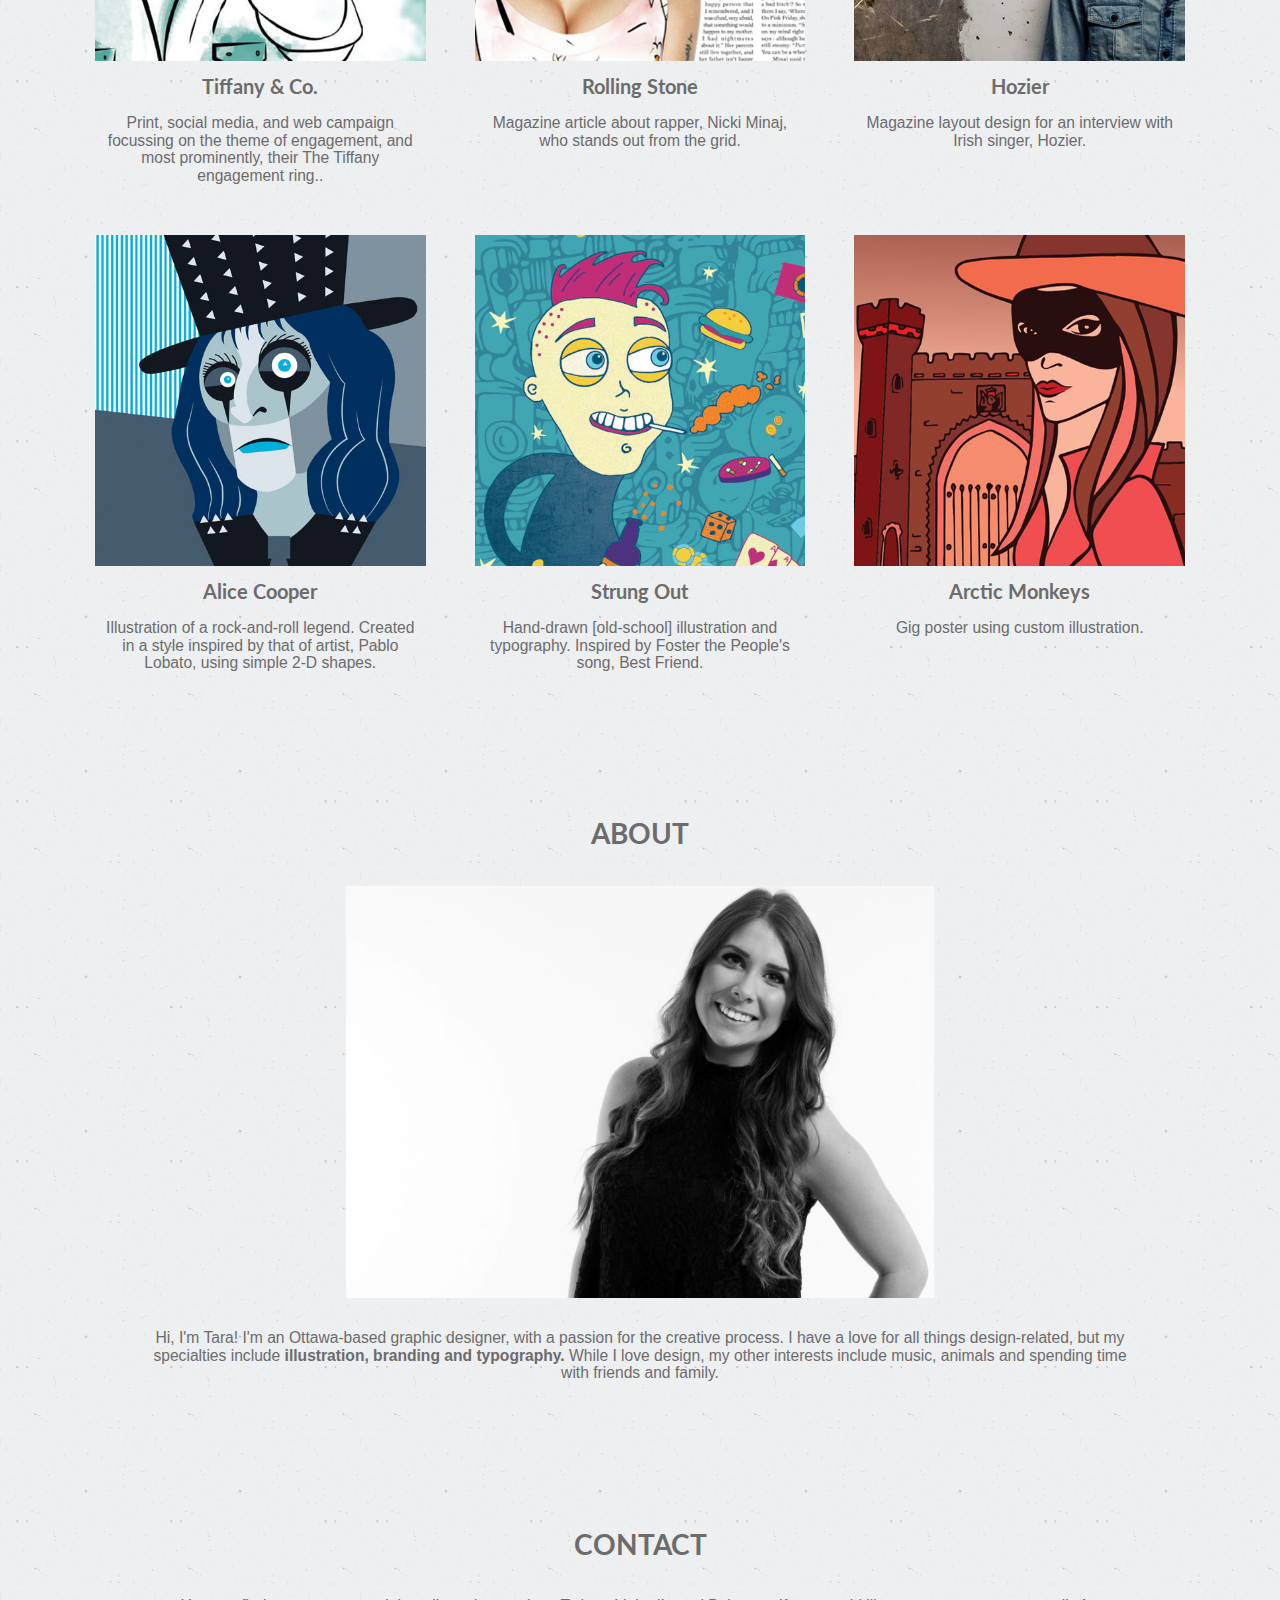
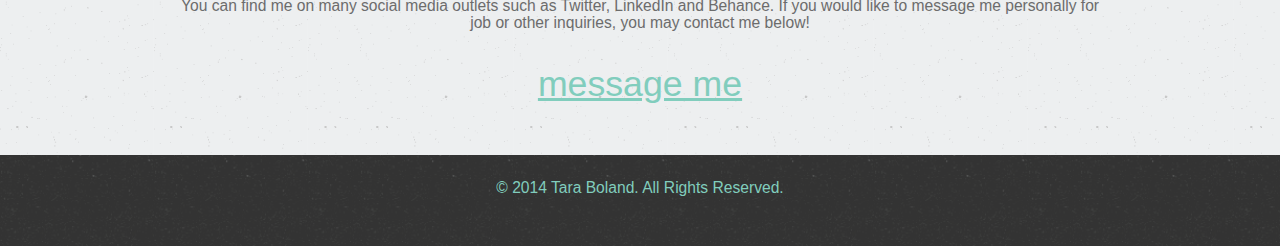
==== commit a94aea72: "more contact info" ====
--- a/index.html
+++ b/index.html
@@ -242,7 +242,7 @@
 <div id="contact" class="contact">
 	<h2> CONTACT </h2>
 
-	<p class="contactinfo"> You can find me on many social media outlets such as Twitter, LinkedIn and Behance. If you would like to message me personally for job or other inquiries, you may contact me at my address below!</p>
+	<p class="contactinfo"> You can find me on many social media outlets such as Twitter, LinkedIn and Behance. If you would like to message me personally for job or other inquiries, you may contact me below!</p>
 
 	<div class="contactinfo" method="post">
 		<a class="email ease-all" href="mailto:bolandtara@hotmail.com">
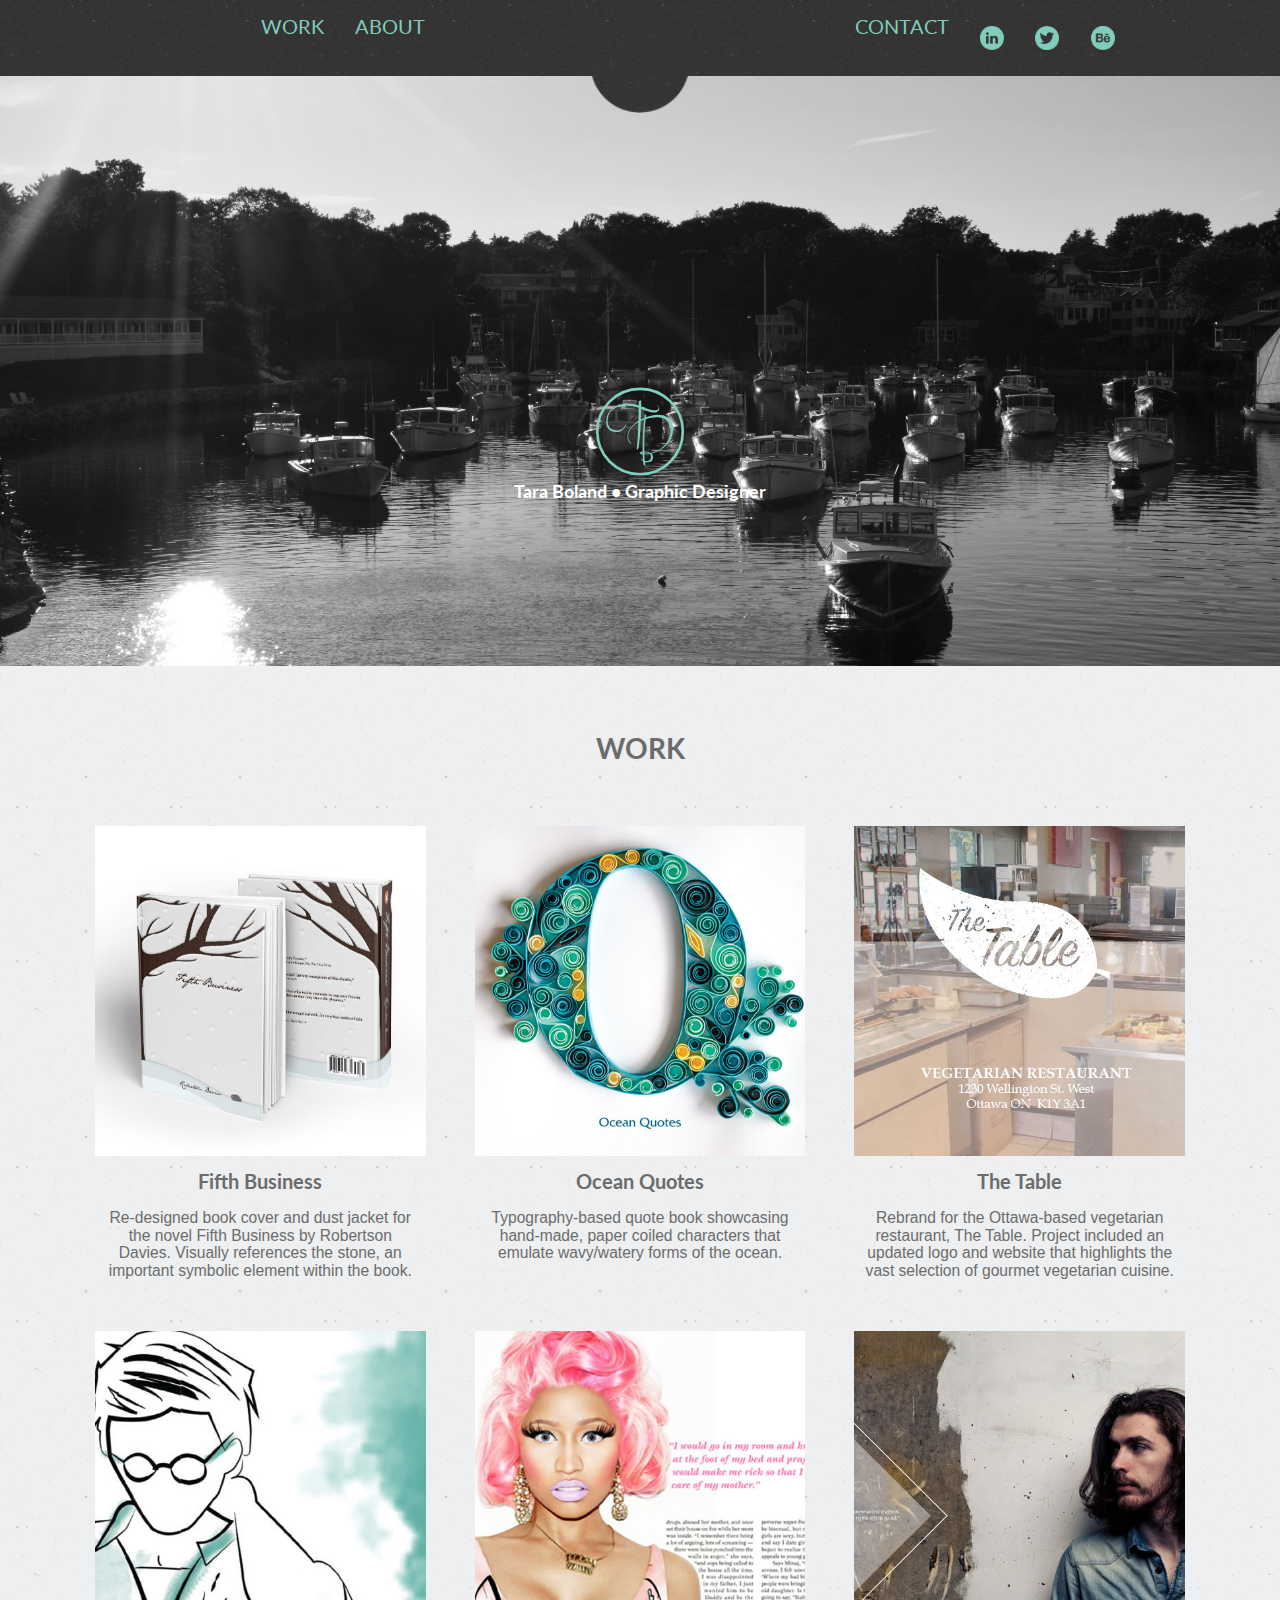
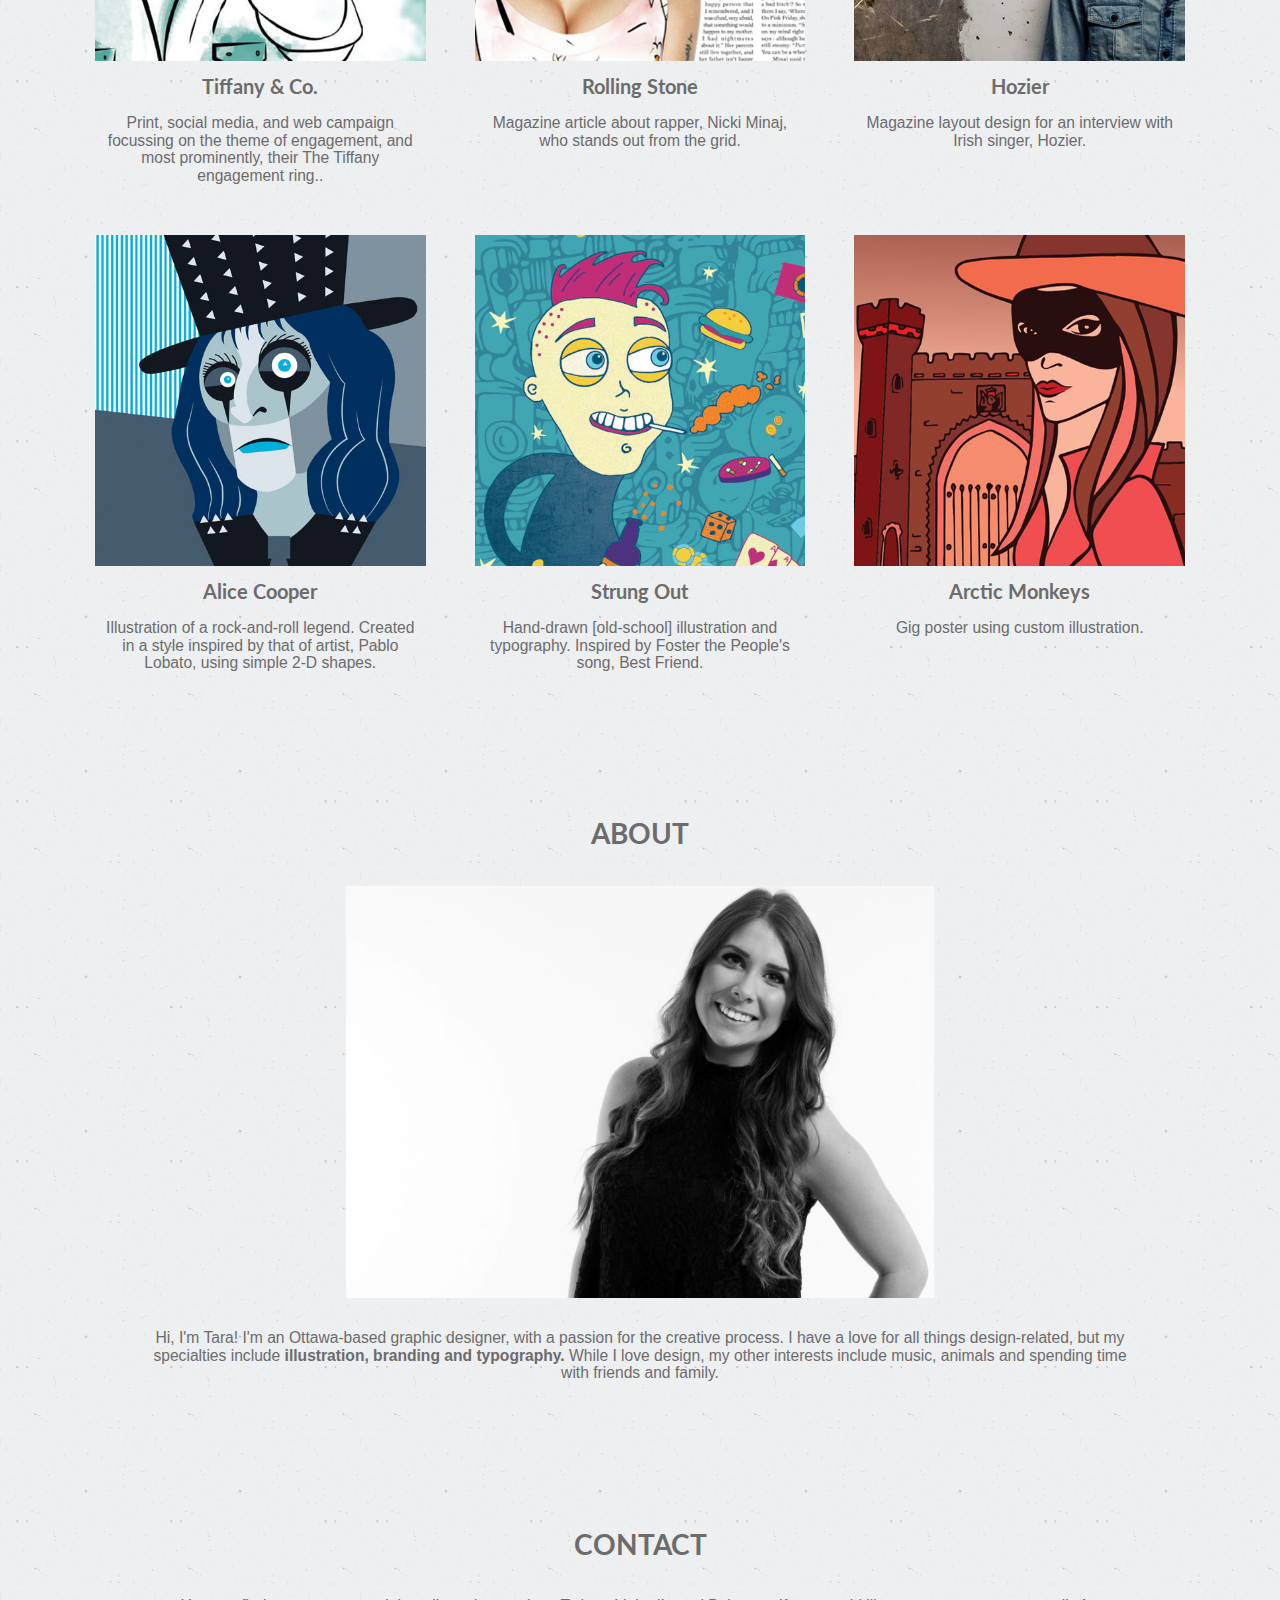
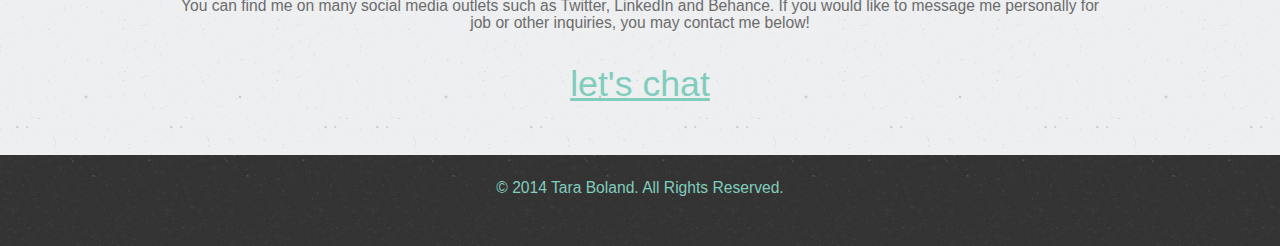
==== commit 5c7a6bbf: "lets chat" ====
--- a/index.html
+++ b/index.html
@@ -246,7 +246,7 @@
 
 	<div class="contactinfo" method="post">
 		<a class="email ease-all" href="mailto:bolandtara@hotmail.com">
-			<p class="zetta center"> message me</p>
+			<p class="zetta center">let's chat</p>
 		</a>
 	</div>
 </div> 
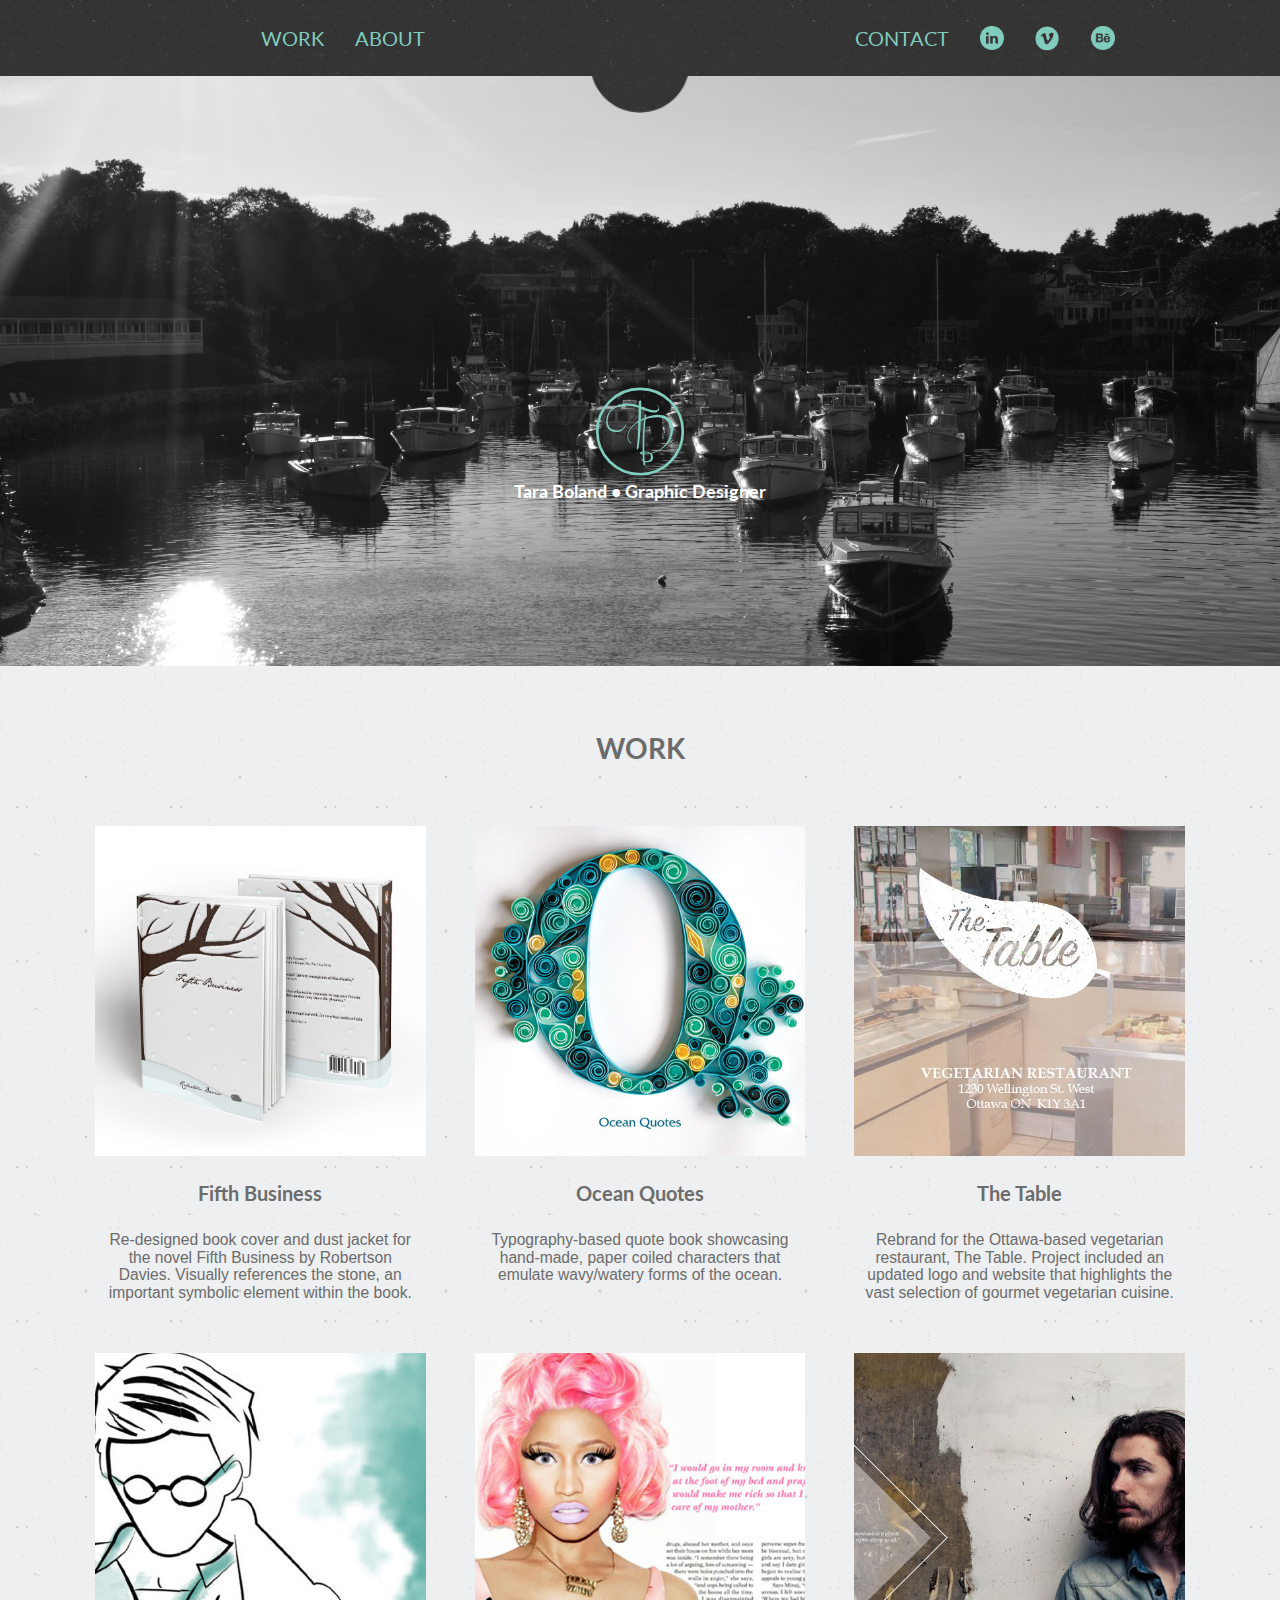
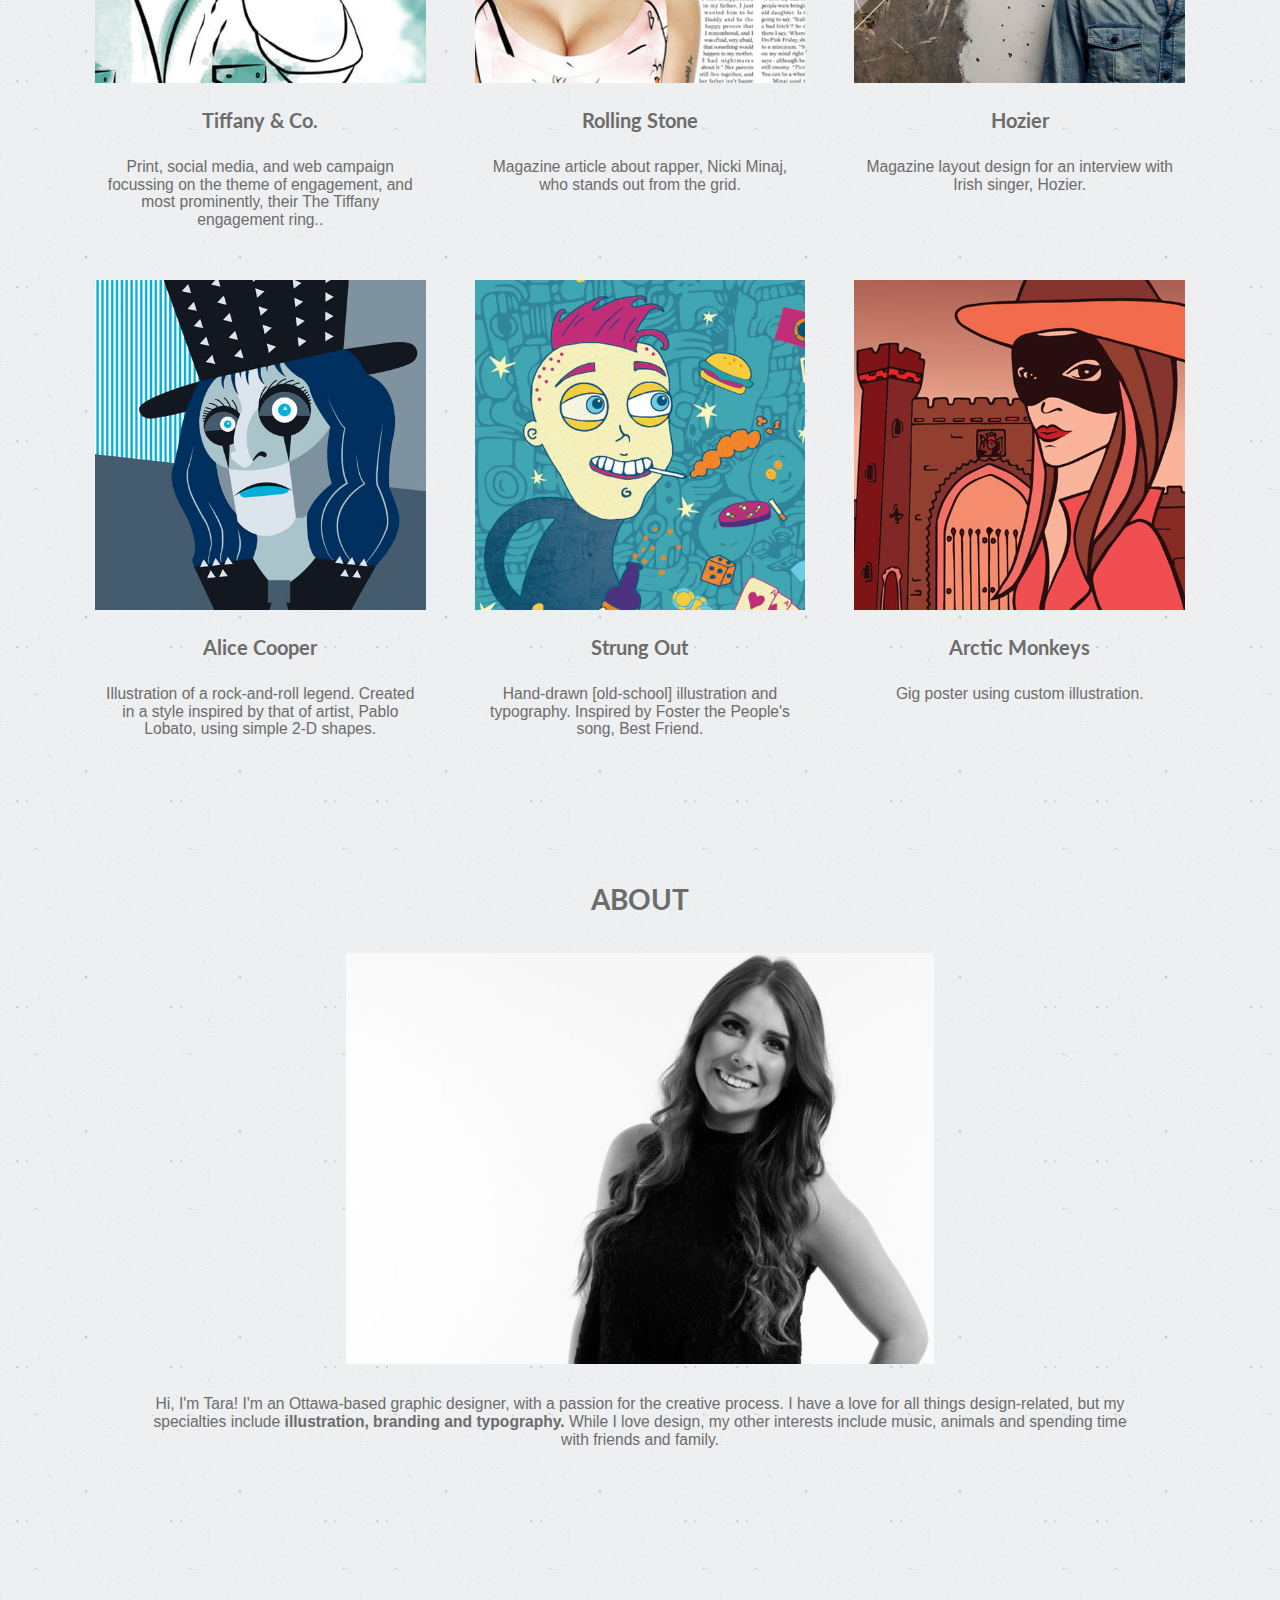
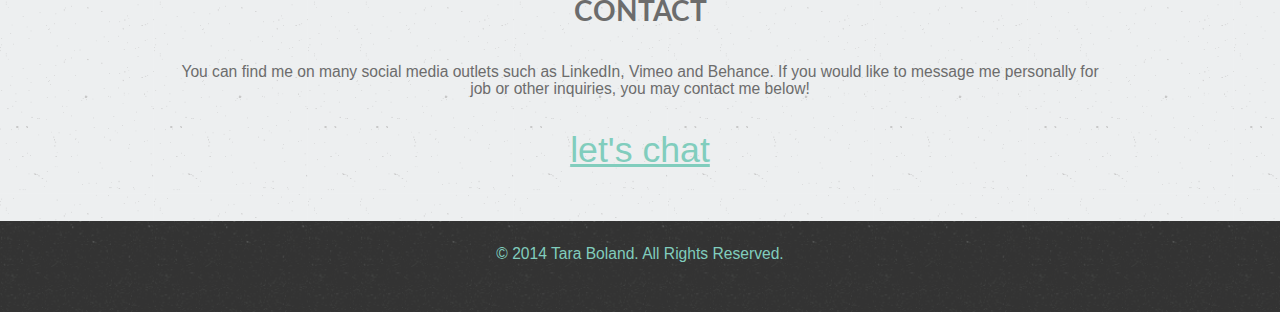
==== commit 7301c9fb: "vimeo link replaces twitter" ====
--- a/index.html
+++ b/index.html
@@ -52,7 +52,7 @@
 				<div class="third unit unit-m-1-3 unit-special-l-1-3">
 					<a class="island-1-2" href="#contact">CONTACT</a>
 					<a class="island-1-2" href="http://www.linkedin.com/pub/tara-boland/61/6b5/a9"><img class="social" src="images/linkedin.png"></a>
-					<a class="island-1-2" href="http://www.twitter.com/bolandtara"><img class="social" src="images/twitter.png"></a>
+					<a class="island-1-2" href="http://vimeo.com/user24145499"><img class="social" src="images/vimeo.png"></a>
 					<a class="island-1-2" href="http://www.behance.net/taraboland"><img class="social" src="images/behance.png"></a>
 				</div>
 			</nav>
@@ -224,6 +224,7 @@
 		<p class="close"><img src="images/x.png"></p>
 	<div id="cbp-fwslider" class="cbp-fwslider">
 		<ul>
+			<li><a href="#"><img src="images/piece-9/4.png" alt="img"></a></li>
 			<li><a href="#"><img src="images/piece-9/1.jpg" alt="img"></a></li>
 			<li><a href="#"><img src="images/piece-9/2.jpg" alt="img"></a></li>
 			<li><a href="#"><img src="images/piece-9/3.jpg" alt="img"></a></li>
@@ -242,7 +243,7 @@
 <div id="contact" class="contact">
 	<h2> CONTACT </h2>
 
-	<p class="contactinfo"> You can find me on many social media outlets such as Twitter, LinkedIn and Behance. If you would like to message me personally for job or other inquiries, you may contact me below!</p>
+	<p class="contactinfo"> You can find me on many social media outlets such as LinkedIn, Vimeo and Behance. If you would like to message me personally for job or other inquiries, you may contact me below!</p>
 
 	<div class="contactinfo" method="post">
 		<a class="email ease-all" href="mailto:bolandtara@hotmail.com">
--- a/css/typography.css
+++ b/css/typography.css
@@ -78,7 +78,7 @@
 
 h5, .mega {
   font-size: 1.1250rem;
-  line-height: .1;
+
   font-family: 'Lato', sans-serif;
   color: #6c6c6c;
   text-align: center;
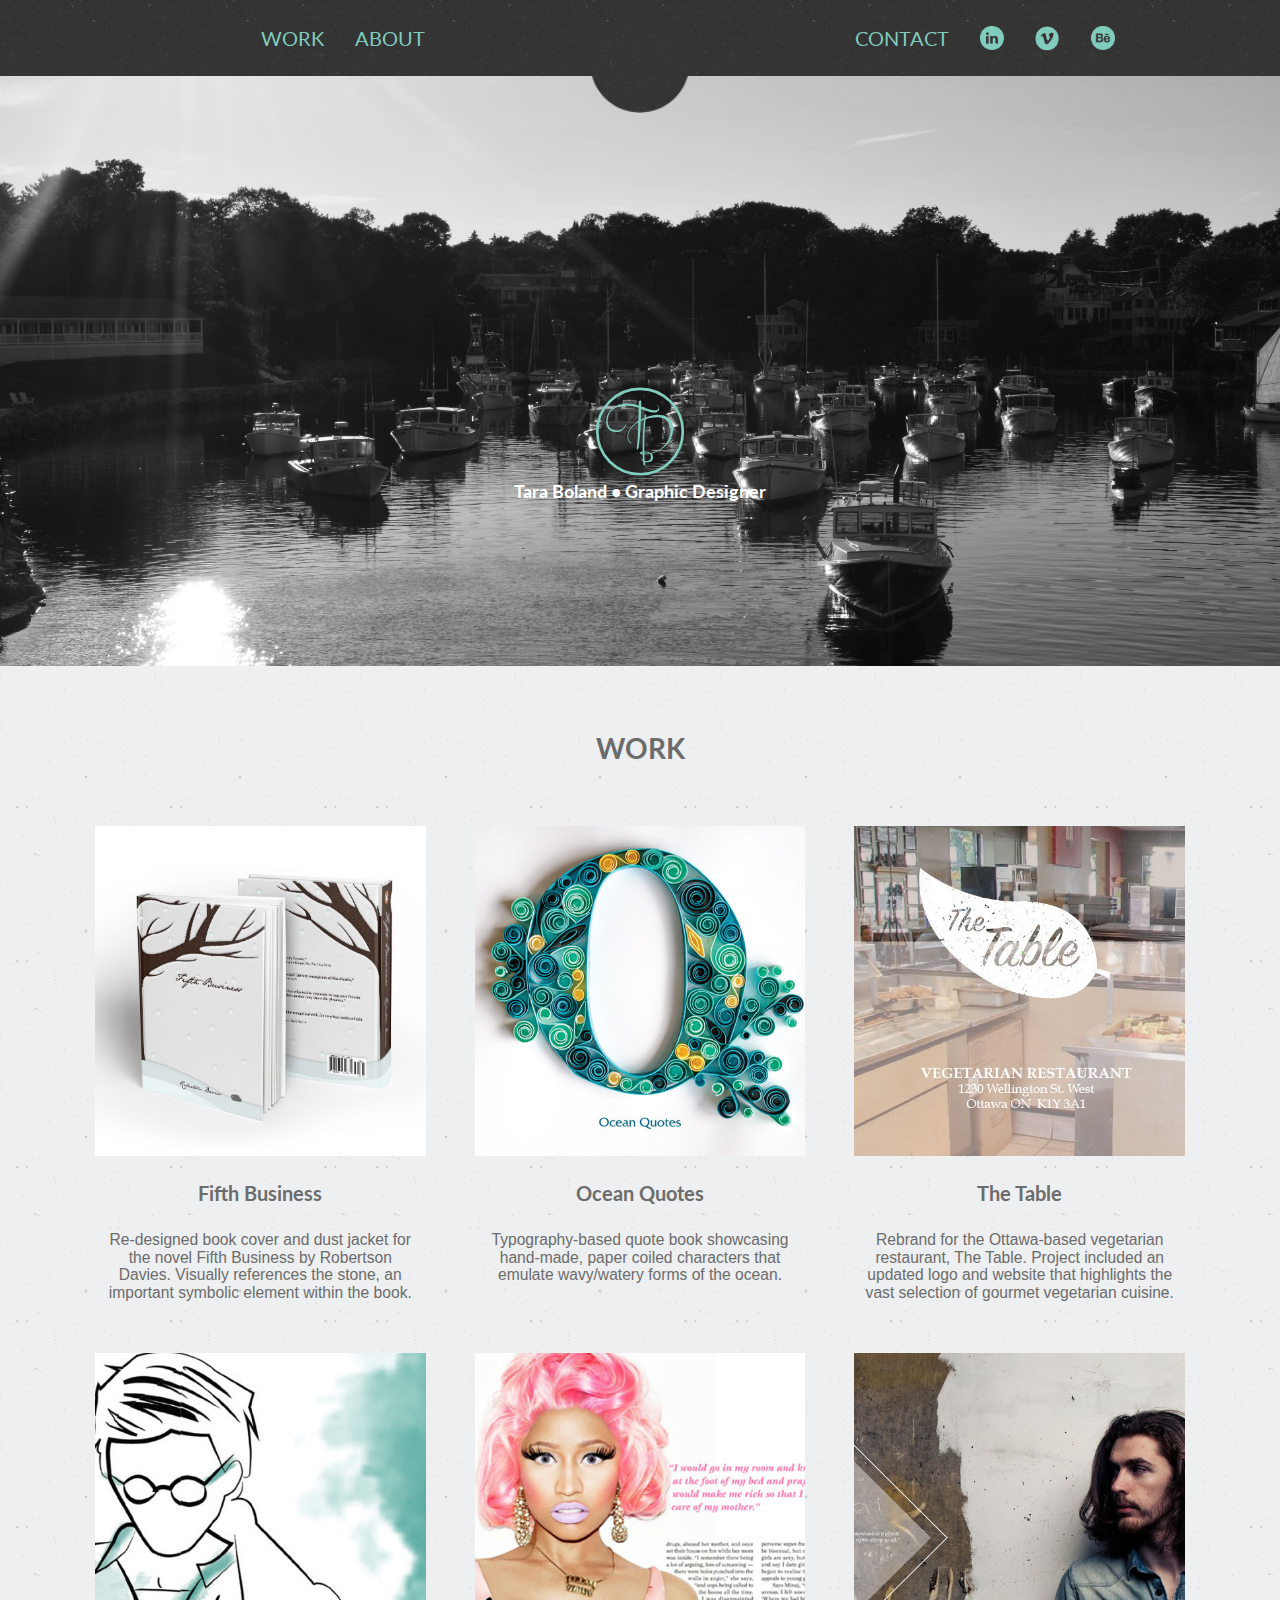
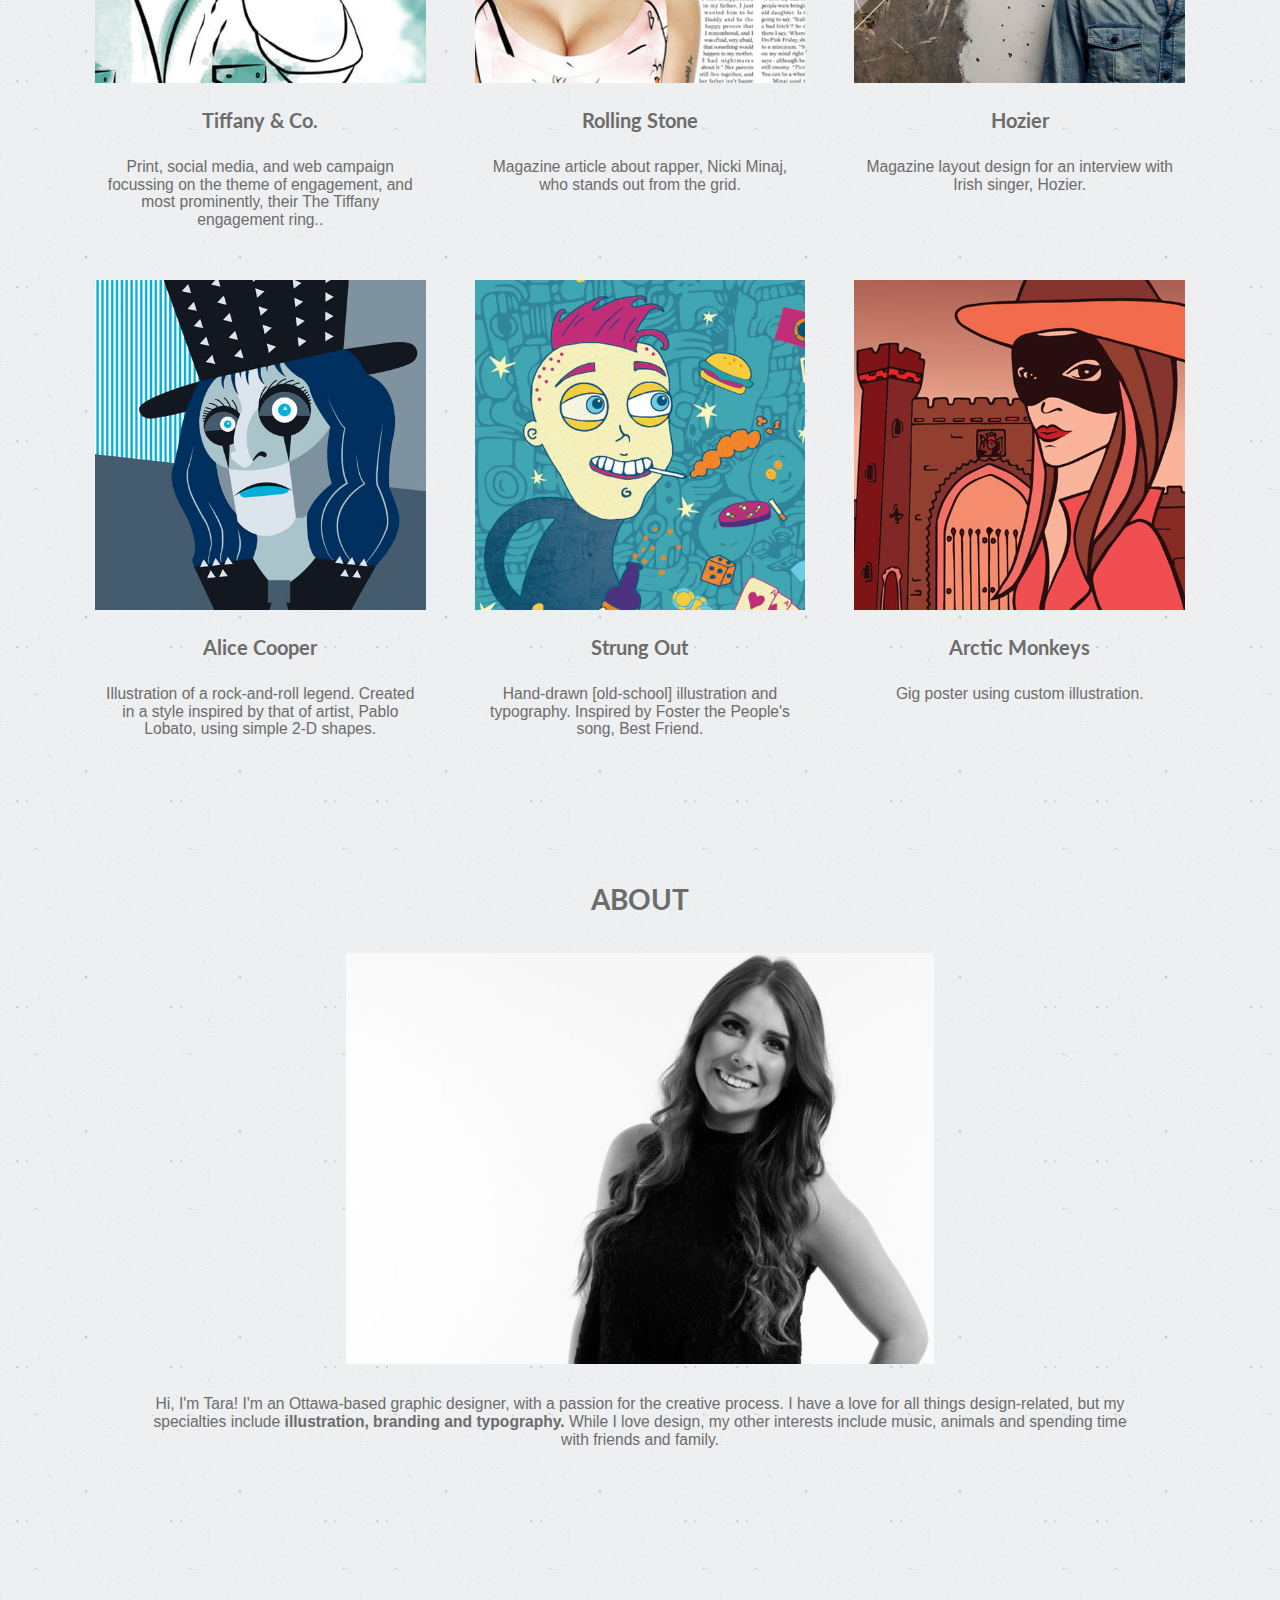
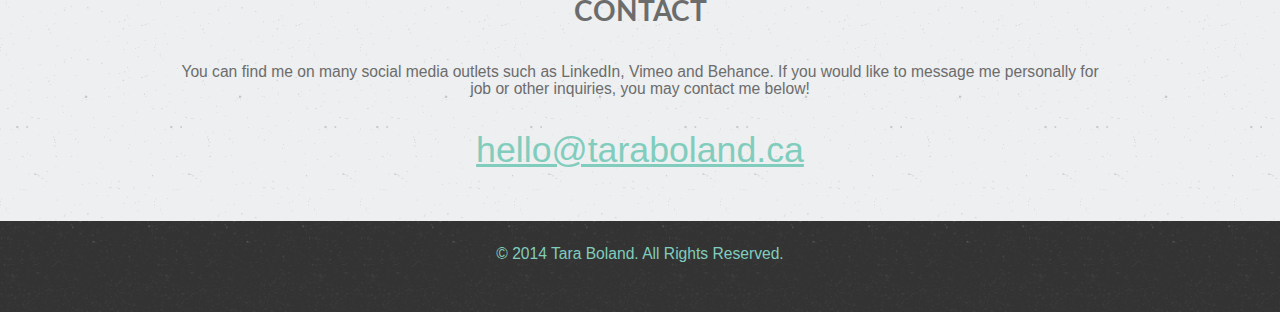
==== commit 667e81fe: "working email" ====
--- a/index.html
+++ b/index.html
@@ -246,8 +246,8 @@
 	<p class="contactinfo"> You can find me on many social media outlets such as LinkedIn, Vimeo and Behance. If you would like to message me personally for job or other inquiries, you may contact me below!</p>
 
 	<div class="contactinfo" method="post">
-		<a class="email ease-all" href="mailto:bolandtara@hotmail.com">
-			<p class="zetta center">let's chat</p>
+		<a class="email ease-all" href="mailto:hello@taraboland.ca">
+			<p class="zetta center">hello@taraboland.ca</p>
 		</a>
 	</div>
 </div> 
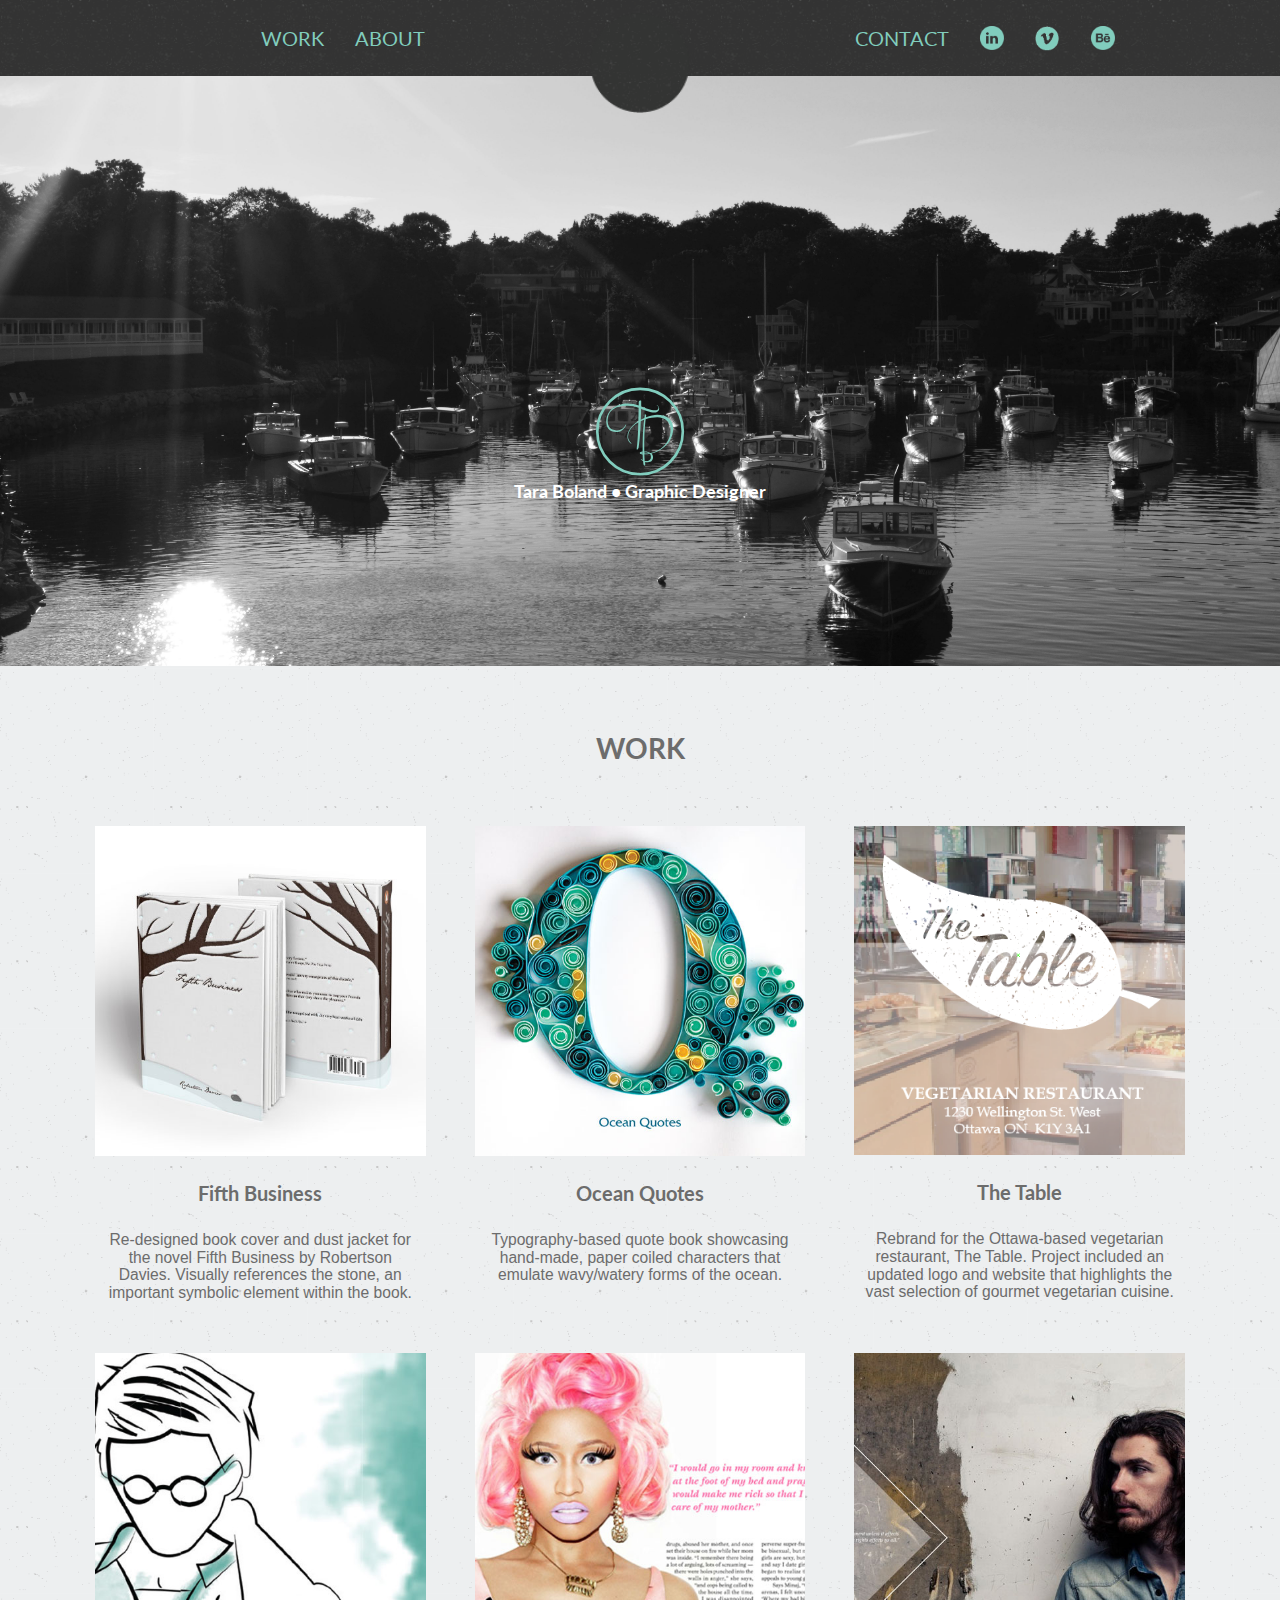
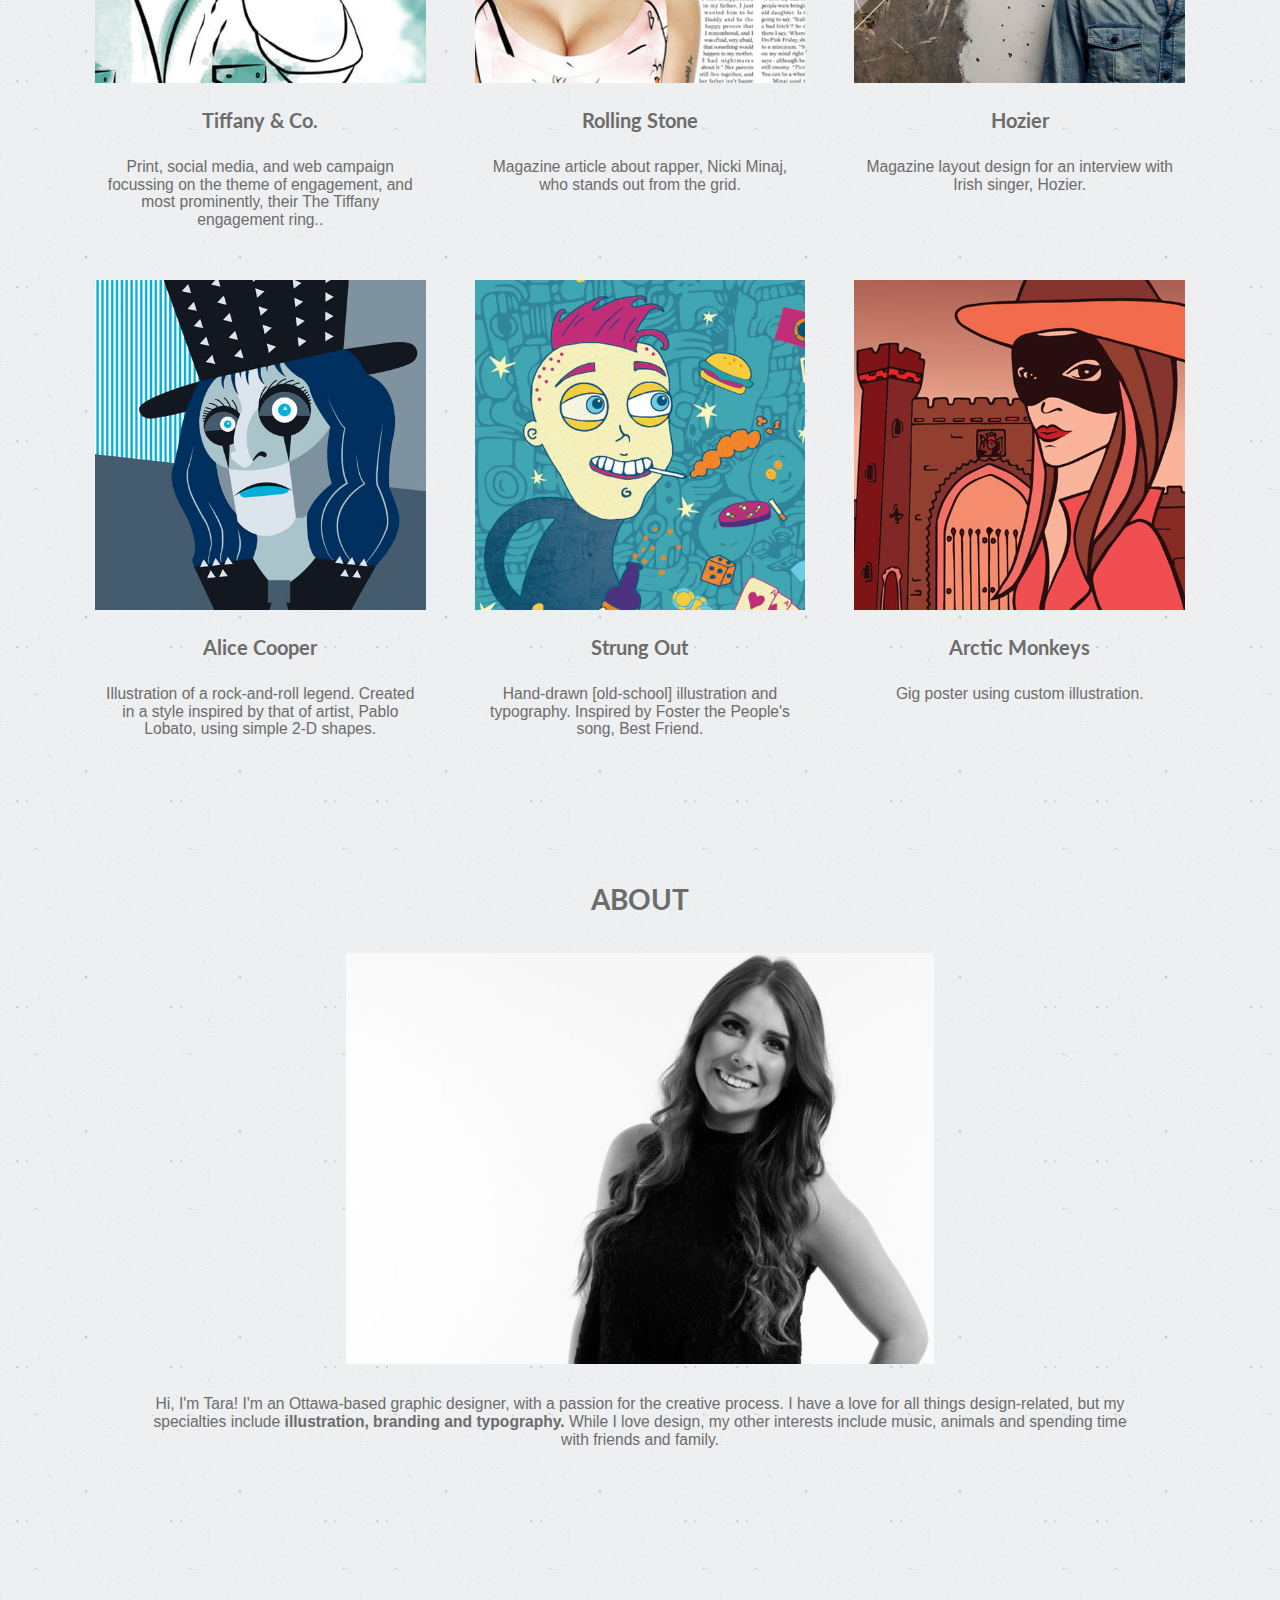
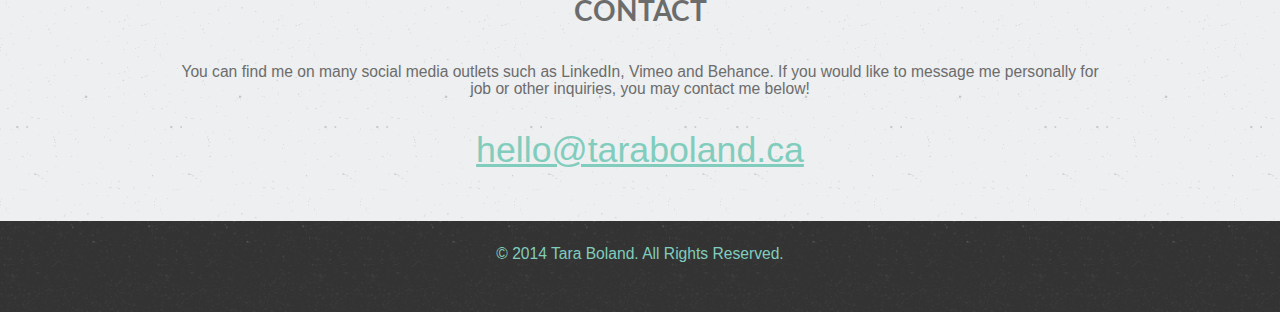
==== commit 485ddb87: "intro page the table" ====
--- a/index.html
+++ b/index.html
@@ -96,7 +96,7 @@
 				<p>Typography-based quote book showcasing hand-made, paper coiled characters that emulate wavy/watery forms of the ocean.</p>
 			</div>
 			
-			<div class="unit unit-s-1 unit-m-1-2 unit-l-1-3"><img data-id="#piece-9" class="piece" src="images/piece-9.jpg" alt="Website design">
+			<div class="unit unit-s-1 unit-m-1-2 unit-l-1-3"><img data-id="#piece-9" class="piece" src="images/piece-9.png" alt="Website design">
 				<h5>The Table</h5>
 				<p>Rebrand for the Ottawa-based vegetarian restaurant, The Table. Project included an updated logo and website that highlights the vast selection of gourmet vegetarian cuisine.</p>
 			</div>
